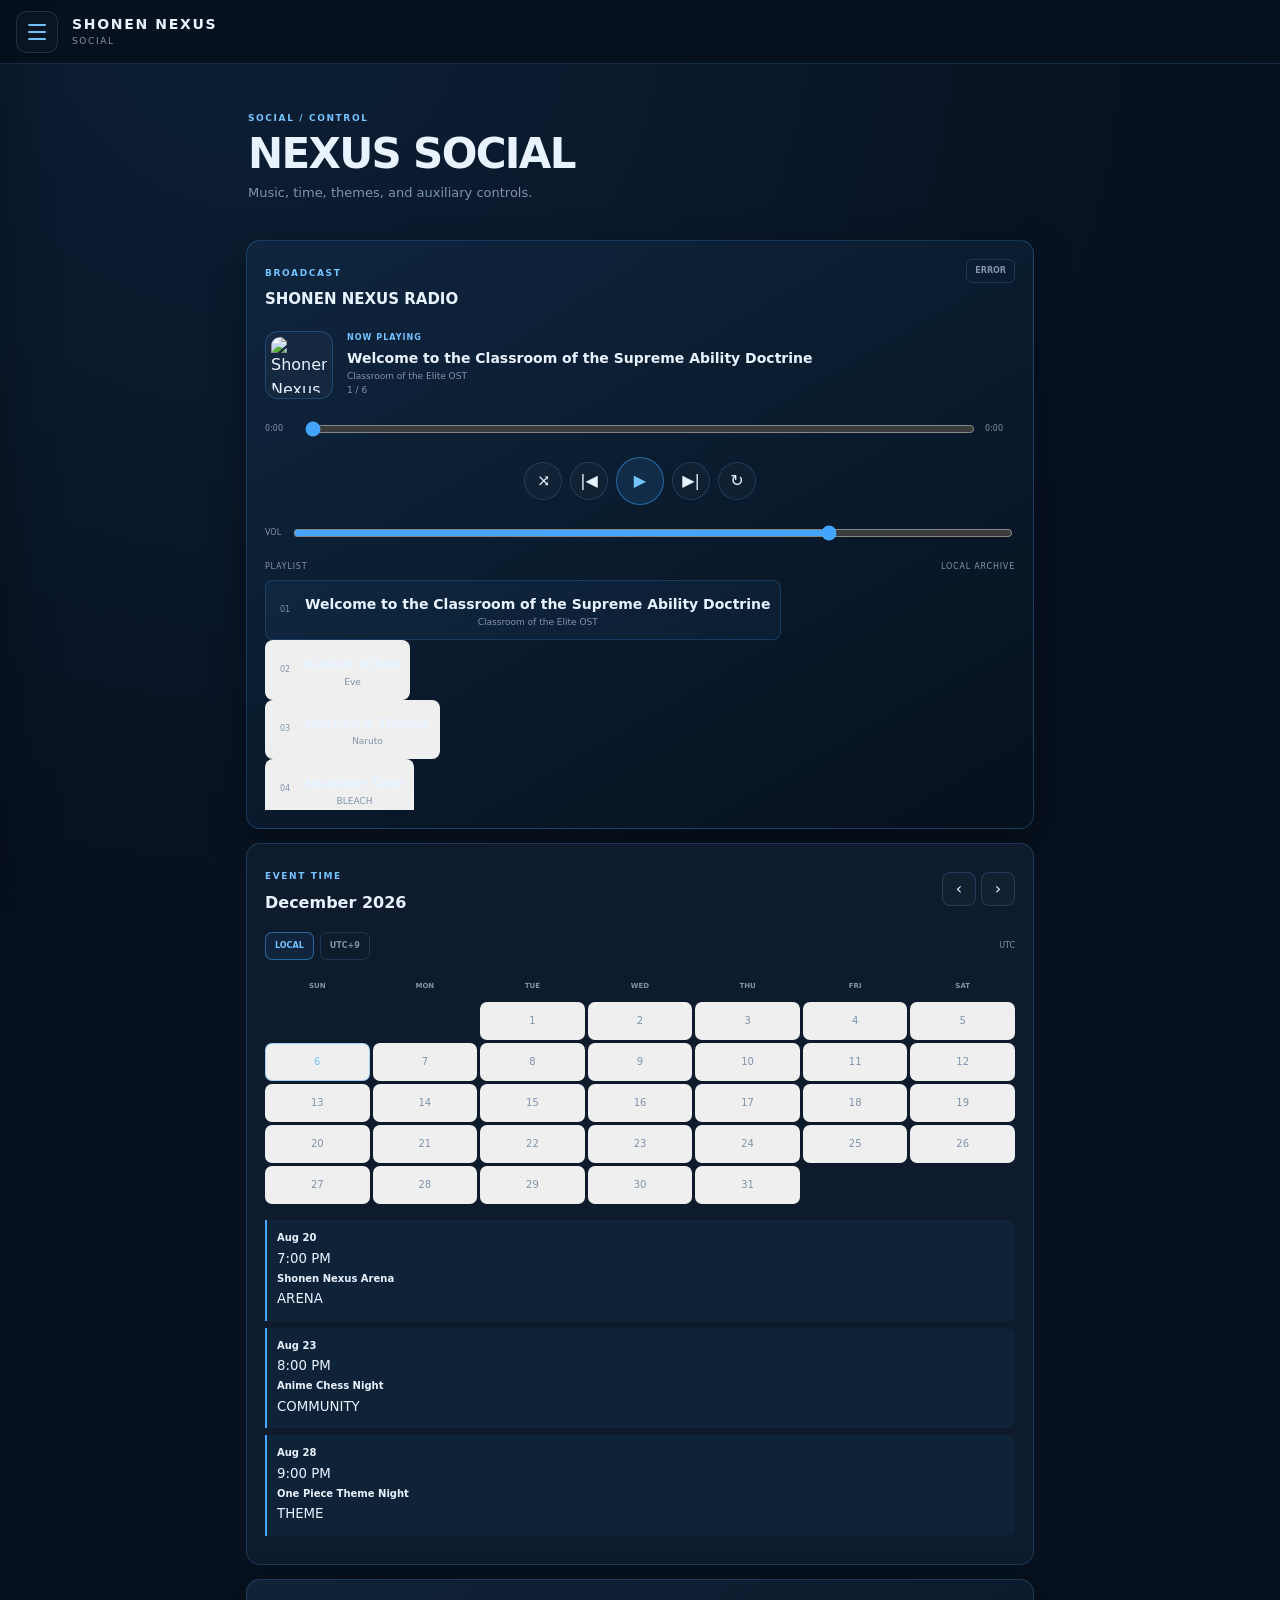
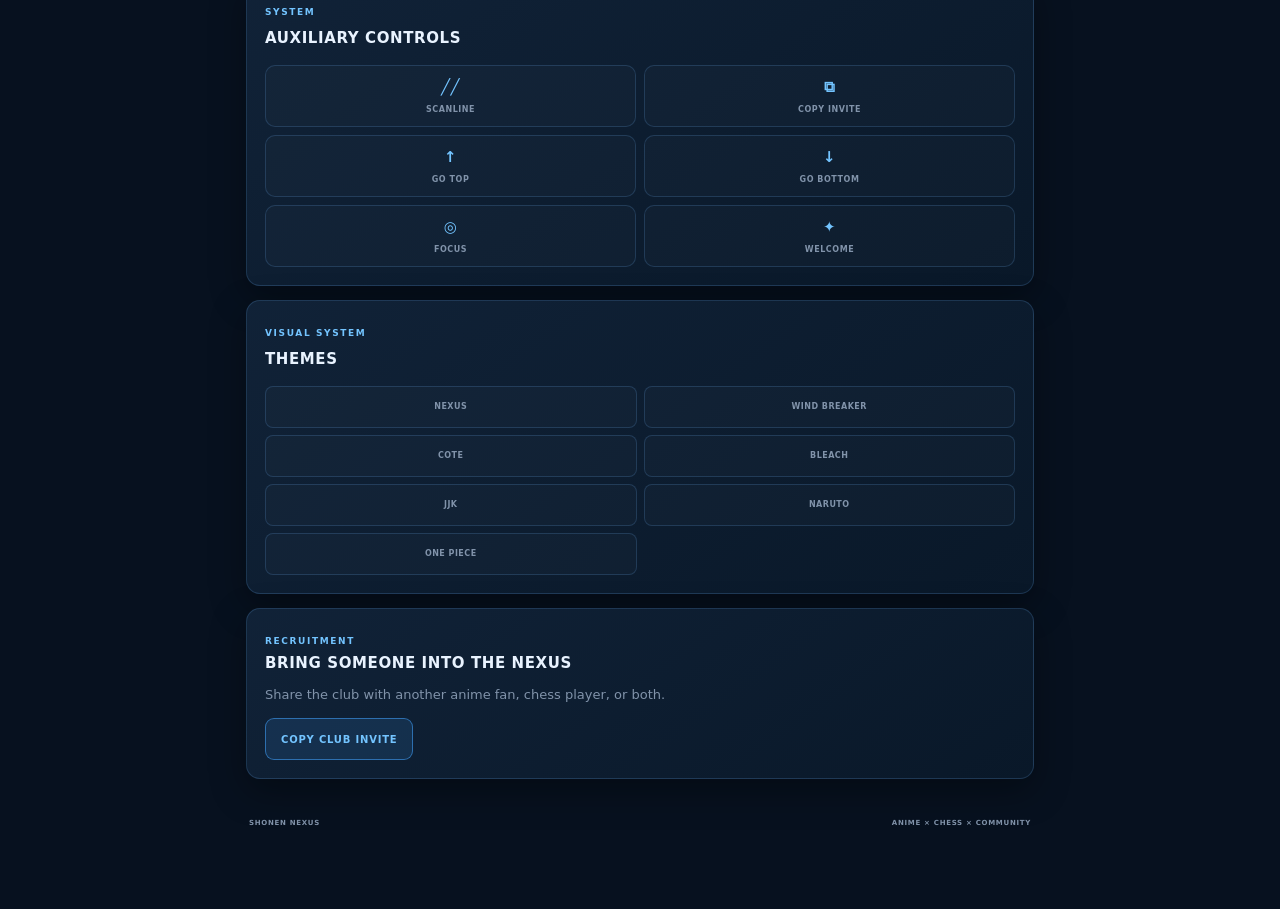
==== social.html @ be0793ee "first commit" ====
<!DOCTYPE html>
<html lang="en">

<head>

    <meta charset="UTF-8">

    <meta
        name="viewport"
        content="width=device-width, initial-scale=1.0"
    >

    <title>
        Shonen Nexus — Social
    </title>

    <link
        rel="stylesheet"
        href="style.css"
    >

</head>


<body>

    <!-- =====================================
         TOP BAR
         ===================================== -->

    <header class="topbar">

        <button
            id="menuToggle"
            class="menu-toggle"
            aria-label="Open navigation"
            aria-expanded="false"
        >

            <span></span>
            <span></span>
            <span></span>

        </button>


        <div class="topbar-title">

            <span>
                SHONEN NEXUS
            </span>

            <small>
                SOCIAL
            </small>

        </div>

    </header>


    <div
        id="navOverlay"
        class="nav-overlay"
    ></div>


    <!-- =====================================
         SIDEBAR
         ===================================== -->

    <aside
        id="sideNav"
        class="side-nav"
    >

        <div class="nav-brand">

            <img
                src="https://images.chesscomfiles.com/uploads/v1/group/994818.7076cfad.160x160o.be2581528dae@2x.png"
                alt="Shonen Nexus"
            >

            <strong>
                SHONEN NEXUS
            </strong>

        </div>


        <nav>

            <a href="index.html" class="nav-link">
                HOME
            </a>

            <a href="notes.html" class="nav-link">
                NOTES
            </a>

            <a href="announcements.html" class="nav-link">
                ANNOUNCEMENTS
            </a>

            <a href="forums.html" class="nav-link">
                FORUMS
            </a>

            <a href="events.html" class="nav-link">
                EVENTS
            </a>

            <a href="registry.html" class="nav-link">
                REGISTRY
            </a>

            <a href="command.html" class="nav-link">
                COMMAND
            </a>

            <a href="social.html" class="nav-link">
                SOCIAL
            </a>

        </nav>

    </aside>


    <!-- =====================================
         SCANLINE
         ===================================== -->

    <div
        id="scanlineOverlay"
        class="scanline-overlay"
        aria-hidden="true"
    ></div>


    <!-- =====================================
         MAIN
         ===================================== -->

    <main class="page-shell">

        <section class="page-header">

            <span class="page-kicker">
                SOCIAL / CONTROL
            </span>

            <h1>
                NEXUS SOCIAL
            </h1>

            <p>
                Music, time, themes, and auxiliary
                controls.
            </p>

        </section>


        <!-- =================================
             RADIO
             ================================= -->

        <section
            class="radio-panel"
            data-radio-player
        >

            <div class="radio-header">

                <div>

                    <span class="page-kicker">
                        BROADCAST
                    </span>

                    <h2>
                        SHONEN NEXUS RADIO
                    </h2>

                </div>


                <span
                    data-radio="status"
                    class="radio-status"
                >
                    READY
                </span>

            </div>


            <!-- NOW PLAYING -->

            <div class="radio-now-playing">

                <div class="radio-logo">

                    <img
                        src="https://images.chesscomfiles.com/uploads/v1/group/994818.7076cfad.160x160o.be2581528dae@2x.png"
                        alt="Shonen Nexus Radio"
                    >

                </div>


                <div class="radio-track-info">

                    <span>
                        NOW PLAYING
                    </span>

                    <strong
                        data-radio="title"
                    >
                        Loading...
                    </strong>

                    <small
                        data-radio="artist"
                    >
                        Shonen Nexus Radio
                    </small>

                    <small
                        data-radio="track-number"
                    >
                        0 / 0
                    </small>

                </div>

            </div>


            <!-- PROGRESS -->

            <div class="radio-progress">

                <span
                    data-radio="current-time"
                >
                    0:00
                </span>


                <input
                    type="range"
                    min="0"
                    max="100"
                    value="0"
                    data-radio="progress"
                    aria-label="Track progress"
                >


                <span
                    data-radio="duration"
                >
                    0:00
                </span>

            </div>


            <!-- CONTROLS -->

            <div class="radio-controls">

                <button
                    type="button"
                    data-radio="shuffle"
                    aria-label="Shuffle"
                >
                    ⤨
                </button>


                <button
                    type="button"
                    data-radio="previous"
                    aria-label="Previous"
                >
                    |◀
                </button>


                <button
                    type="button"
                    data-radio="play"
                    class="radio-play"
                    aria-label="Play"
                >
                    ▶
                </button>


                <button
                    type="button"
                    data-radio="next"
                    aria-label="Next"
                >
                    ▶|
                </button>


                <button
                    type="button"
                    data-radio="repeat"
                    aria-label="Repeat"
                >
                    ↻
                </button>

            </div>


            <!-- VOLUME -->

            <div class="radio-volume">

                <span>
                    VOL
                </span>

                <input
                    type="range"
                    min="0"
                    max="100"
                    value="75"
                    data-radio="volume"
                    aria-label="Volume"
                >

            </div>


            <!-- PLAYLIST -->

            <div class="radio-playlist-heading">

                <span>
                    PLAYLIST
                </span>

                <span>
                    LOCAL ARCHIVE
                </span>

            </div>


            <div
                class="radio-playlist"
                data-radio="playlist"
            ></div>

        </section>


        <!-- =================================
             CALENDAR
             ================================= -->

        <section
            class="calendar-panel"
            data-calendar-page
        >

            <div class="calendar-header">

                <div>

                    <span class="page-kicker">
                        EVENT TIME
                    </span>

                    <h2
                        data-calendar="month"
                    >
                        August 2026
                    </h2>

                </div>


                <div class="calendar-navigation">

                    <button
                        type="button"
                        data-calendar="previous"
                        aria-label="Previous month"
                    >
                        ‹
                    </button>


                    <button
                        type="button"
                        data-calendar="next"
                        aria-label="Next month"
                    >
                        ›
                    </button>

                </div>

            </div>


            <!-- TIMEZONE -->

            <div class="timezone-controls">

                <button
                    type="button"
                    data-calendar-timezone="local"
                >
                    LOCAL
                </button>


                <button
                    type="button"
                    data-calendar-timezone="tokyo"
                >
                    UTC+9
                </button>


                <span
                    data-calendar="timezone"
                >
                    DETECTING...
                </span>

            </div>


            <!-- WEEK -->

            <div class="calendar-weekdays">

                <span>
                    SUN
                </span>

                <span>
                    MON
                </span>

                <span>
                    TUE
                </span>

                <span>
                    WED
                </span>

                <span>
                    THU
                </span>

                <span>
                    FRI
                </span>

                <span>
                    SAT
                </span>

            </div>


            <!-- CALENDAR -->

            <div
                class="calendar-grid"
                data-calendar="grid"
            ></div>


            <!-- EVENTS -->

            <div
                class="calendar-events"
                data-calendar="events"
            ></div>


            <div
                class="selected-calendar-event"
                data-calendar="selected-event"
            ></div>

        </section>


        <!-- =================================
             AUXILIARY CONTROLS
             ================================= -->

        <section class="content-card">

            <div class="section-heading">

                <div>

                    <span class="page-kicker">
                        SYSTEM
                    </span>

                    <h2>
                        AUXILIARY CONTROLS
                    </h2>

                </div>

            </div>


            <div class="control-grid">


                <button
                    type="button"
                    data-action="scanline"
                >
                    <span>
                        ╱╱
                    </span>

                    SCANLINE
                </button>


                <button
                    type="button"
                    data-action="copy-invite"
                >
                    <span>
                        ⧉
                    </span>

                    COPY INVITE
                </button>


                <button
                    type="button"
                    onclick="scrollToTop()"
                >
                    <span>
                        ↑
                    </span>

                    GO TOP
                </button>


                <button
                    type="button"
                    onclick="scrollToBottom()"
                >
                    <span>
                        ↓
                    </span>

                    GO BOTTOM
                </button>


                <button
                    type="button"
                    data-action="focus"
                >
                    <span>
                        ◎
                    </span>

                    FOCUS
                </button>


                <button
                    type="button"
                    data-action="welcome"
                >
                    <span>
                        ✦
                    </span>

                    WELCOME
                </button>


            </div>

        </section>


        <!-- =================================
             THEMES
             ================================= -->

        <section class="content-card">

            <div class="section-heading">

                <div>

                    <span class="page-kicker">
                        VISUAL SYSTEM
                    </span>

                    <h2>
                        THEMES
                    </h2>

                </div>

            </div>


            <div class="theme-grid">


                <button
                    type="button"
                    data-theme="default"
                >
                    NEXUS
                </button>


                <button
                    type="button"
                    data-theme="windbreaker"
                >
                    WIND BREAKER
                </button>


                <button
                    type="button"
                    data-theme="cote"
                >
                    COTE
                </button>


                <button
                    type="button"
                    data-theme="bleach"
                >
                    BLEACH
                </button>


                <button
                    type="button"
                    data-theme="jjk"
                >
                    JJK
                </button>


                <button
                    type="button"
                    data-theme="naruto"
                >
                    NARUTO
                </button>


                <button
                    type="button"
                    data-theme="onepiece"
                >
                    ONE PIECE
                </button>


            </div>

        </section>


        <!-- =================================
             INVITE
             ================================= -->

        <section class="content-card invite-card">

            <span class="page-kicker">
                RECRUITMENT
            </span>

            <h2>
                BRING SOMEONE INTO THE NEXUS
            </h2>

            <p>
                Share the club with another anime
                fan, chess player, or both.
            </p>


            <button
                type="button"
                data-action="copy-invite"
                class="primary-button"
            >
                COPY CLUB INVITE
            </button>

        </section>


        <!-- =================================
             FOOTER
             ================================= -->

        <footer class="page-footer">

            <span>
                SHONEN NEXUS
            </span>

            <span>
                ANIME × CHESS × COMMUNITY
            </span>

        </footer>

    </main>


    <!-- =====================================
         SCRIPTS
         ===================================== -->

    <script src="script.js"></script>
    <script src="radio.js"></script>
    <script src="calendar.js"></script>

</body>

</html>
---- style.css ----
:root {

    --bg: #07111f;
    --bg-secondary: #0b1728;
    --panel: #0d1b2d;
    --panel-light: #12243a;

    --text: #e9f3ff;
    --muted: #8193aa;

    --accent: #43a5ff;
    --accent-bright: #73c4ff;

    --border: rgba(112, 180, 255, 0.18);

    --danger: #ff5364;
    --success: #52e39a;
    --warning: #ffc857;

    --shadow:
        0 12px 35px rgba(0, 0, 0, 0.35);

    --radius: 14px;

    --sidebar-width: 280px;

    --transition:
        180ms ease;

}


/* reset */

* {
    box-sizing: border-box;
}


html {
    scroll-behavior: smooth;
}


body {

    margin: 0;

    min-height: 100vh;

    background:
        radial-gradient(
            circle at 20% 0%,
            rgba(50, 130, 210, 0.12),
            transparent 35%
        ),
        var(--bg);

    color: var(--text);

    font-family:
        Inter,
        system-ui,
        -apple-system,
        BlinkMacSystemFont,
        "Segoe UI",
        sans-serif;

    line-height: 1.55;

}


/* =========================================================
   GLOBAL ELEMENTS
   ========================================================= */

button,
a,
input {
    font: inherit;
}


button {
    color: inherit;
}


a {
    color: inherit;
    text-decoration: none;
}


img {
    max-width: 100%;
    display: block;
}


h1,
h2,
h3,
p {
    margin-top: 0;
}


/* =========================================================
   TOP BAR
   ========================================================= */

.topbar {

    position: sticky;

    top: 0;

    z-index: 900;

    height: 64px;

    display: flex;

    align-items: center;

    gap: 14px;

    padding:
        0 16px;

    background:
        rgba(7, 17, 31, 0.92);

    backdrop-filter:
        blur(14px);

    border-bottom:
        1px solid var(--border);

}


.topbar-title {

    display: flex;

    flex-direction: column;

    line-height: 1.05;

}


.topbar-title span {

    font-size: 14px;

    font-weight: 800;

    letter-spacing: 0.12em;

}


.topbar-title small {

    margin-top: 5px;

    color: var(--muted);

    font-size: 9px;

    letter-spacing: 0.18em;

}


/* =========================================================
   HAMBURGER
   ========================================================= */

.menu-toggle {

    width: 42px;

    height: 42px;

    display: flex;

    flex-direction: column;

    justify-content: center;

    align-items: center;

    gap: 5px;

    border:
        1px solid var(--border);

    border-radius: 10px;

    background:
        rgba(255, 255, 255, 0.025);

    cursor: pointer;

    transition:
        var(--transition);

}


.menu-toggle:hover {

    background:
        rgba(67, 165, 255, 0.1);

    border-color:
        rgba(67, 165, 255, 0.4);

}


.menu-toggle span {

    width: 18px;

    height: 2px;

    border-radius: 10px;

    background:
        var(--accent-bright);

    transition:
        var(--transition);

}


.menu-toggle.active span:nth-child(1) {
    transform: translateY(7px) rotate(45deg);
}


.menu-toggle.active span:nth-child(2) {
    opacity: 0;
}


.menu-toggle.active span:nth-child(3) {
    transform: translateY(-7px) rotate(-45deg);
}


/* =========================================================
   SIDEBAR
   ========================================================= */

.side-nav {

    position: fixed;

    top: 0;

    left: 0;

    z-index: 1000;

    width: var(--sidebar-width);

    height: 100vh;

    padding: 18px;

    background:
        linear-gradient(
            180deg,
            #09192b,
            #06101c
        );

    border-right:
        1px solid var(--border);

    box-shadow:
        18px 0 50px rgba(0, 0, 0, 0.25);

    transform:
        translateX(-105%);

    transition:
        transform 240ms ease;

    overflow-y: auto;

}


.side-nav.open {
    transform: translateX(0);
}


.nav-brand {

    display: flex;

    align-items: center;

    gap: 12px;

    padding:
        8px 4px 22px;

    border-bottom:
        1px solid var(--border);

}


.nav-brand img {

    width: 42px;

    height: 42px;

    border-radius: 11px;

    box-shadow:
        0 0 20px rgba(67, 165, 255, 0.2);

}


.nav-brand strong {

    font-size: 12px;

    letter-spacing: 0.1em;

}


.side-nav nav {

    display: flex;

    flex-direction: column;

    gap: 5px;

    margin-top: 18px;

}


.nav-link {

    padding:
        12px 13px;

    border:
        1px solid transparent;

    border-radius: 10px;

    color: var(--muted);

    font-size: 11px;

    font-weight: 700;

    letter-spacing: 0.1em;

    transition:
        var(--transition);

}


.nav-link:hover,
.nav-link.active {

    color: var(--text);

    background:
        rgba(67, 165, 255, 0.08);

    border-color:
        rgba(67, 165, 255, 0.18);

}


/* =========================================================
   OVERLAY
   ========================================================= */

.nav-overlay {

    position: fixed;

    inset: 0;

    z-index: 950;

    background:
        rgba(0, 0, 0, 0.58);

    opacity: 0;

    visibility: hidden;

    transition:
        var(--transition);

}


.nav-overlay.active {

    opacity: 1;

    visibility: visible;

}


/* =========================================================
   MAIN SHELL
   ========================================================= */

.page-shell {

    width: 100%;

    max-width: 760px;

    margin: 0 auto;

    padding:
        24px 16px 80px;

}


.page-header {

    padding:
        16px 2px 24px;

}


.page-header h1 {

    margin:
        4px 0 8px;

    font-size:
        clamp(26px, 7vw, 42px);

    line-height: 1;

    letter-spacing:
        -0.04em;

}


.page-header p {

    max-width: 580px;

    color:
        var(--muted);

    font-size:
        13px;

}


/* =========================================================
   KICKER
   ========================================================= */

.page-kicker {

    display: inline-block;

    color:
        var(--accent-bright);

    font-size: 9px;

    font-weight: 800;

    letter-spacing: 0.18em;

    text-transform: uppercase;

}


/* =========================================================
   CARDS
   ========================================================= */

.content-card {

    position: relative;

    margin-bottom: 14px;

    padding: 18px;

    background:
        linear-gradient(
            145deg,
            rgba(18, 36, 58, 0.92),
            rgba(10, 25, 42, 0.92)
        );

    border:
        1px solid var(--border);

    border-radius:
        var(--radius);

    box-shadow:
        var(--shadow);

}


.content-card h2 {

    margin-bottom: 10px;

    font-size: 15px;

    letter-spacing: 0.04em;

}


.content-card p {

    color:
        var(--muted);

    font-size: 13px;

}


/* =========================================================
   SECTION HEADINGS
   ========================================================= */

.section-heading {

    display: flex;

    justify-content: space-between;

    align-items: flex-start;

    gap: 15px;

    margin-bottom: 15px;

}


.section-heading h2 {

    margin:
        4px 0 0;

}


.section-heading > span,
.section-heading small {

    color:
        var(--muted);

    font-size:
        10px;

}


/* =========================================================
   TAGS
   ========================================================= */

.tag-list {

    display: flex;

    flex-wrap: wrap;

    gap: 7px;

}


.tag-list span {

    padding:
        6px 9px;

    border:
        1px solid rgba(67, 165, 255, 0.2);

    border-radius: 7px;

    background:
        rgba(67, 165, 255, 0.06);

    color:
        var(--accent-bright);

    font-size: 9px;

    font-weight: 700;

    letter-spacing: 0.08em;

}


/* =========================================================
   LINK GRID
   ========================================================= */

.link-grid {

    display: grid;

    grid-template-columns:
        repeat(2, 1fr);

    gap: 8px;

}


.link-grid a {

    padding:
        12px;

    border:
        1px solid var(--border);

    border-radius: 9px;

    background:
        rgba(255, 255, 255, 0.02);

    color:
        var(--text);

    font-size: 10px;

    font-weight: 700;

    letter-spacing: 0.06em;

    transition:
        var(--transition);

}


.link-grid a:hover {

    border-color:
        rgba(67, 165, 255, 0.45);

    background:
        rgba(67, 165, 255, 0.08);

}


/* =========================================================
   BUTTONS
   ========================================================= */

.primary-button,
.secondary-button {

    display: inline-flex;

    justify-content: center;

    align-items: center;

    min-height: 42px;

    padding:
        10px 15px;

    border-radius: 9px;

    font-size: 10px;

    font-weight: 800;

    letter-spacing: 0.08em;

    cursor: pointer;

    transition:
        var(--transition);

}


.primary-button {

    border:
        1px solid rgba(67, 165, 255, 0.55);

    background:
        rgba(67, 165, 255, 0.13);

    color:
        var(--accent-bright);

}


.primary-button:hover {

    background:
        rgba(67, 165, 255, 0.23);

}


.secondary-button {

    border:
        1px solid var(--border);

    background:
        transparent;

    color:
        var(--muted);

}


/* =========================================================
   EVENTS
   ========================================================= */

.event-feature {

    margin-bottom: 14px;

    padding: 20px;

    border:
        1px solid rgba(67, 165, 255, 0.28);

    border-radius:
        var(--radius);

    background:
        linear-gradient(
            145deg,
            rgba(67, 165, 255, 0.12),
            rgba(10, 25, 42, 0.96)
        );

    box-shadow:
        var(--shadow);

}


.event-feature-top {

    display: flex;

    justify-content: space-between;

    color:
        var(--accent-bright);

    font-size: 9px;

    font-weight: 800;

    letter-spacing: 0.12em;

}


.event-feature h2 {

    margin:
        16px 0;

    font-size: 22px;

}


.event-date {

    display: flex;

    align-items: baseline;

    gap: 8px;

    margin-bottom: 12px;

}


.event-date strong {

    font-size: 40px;

    line-height: 1;

}


.event-date span {

    color:
        var(--muted);

    font-size: 12px;

}


.event-list {

    display: flex;

    flex-direction: column;

}


.event-row {

    display: flex;

    align-items: center;

    gap: 12px;

    padding:
        12px 0;

    border-bottom:
        1px solid var(--border);

}


.event-row:last-child {
    border-bottom: none;
}


.event-date-small {

    width: 42px;

    flex-shrink: 0;

    text-align: center;

}


.event-date-small strong {

    display: block;

    color:
        var(--accent-bright);

    font-size: 9px;

}


.event-date-small span {

    font-size: 18px;

    font-weight: 800;

}


.event-info {

    display: flex;

    flex-direction: column;

    flex: 1;

}


.event-info strong {

    font-size: 11px;

}


.event-info small {

    margin-top: 3px;

    color:
        var(--muted);

    font-size: 8px;

}


.event-arrow {

    color:
        var(--accent);

}


/* =========================================================
   ANNOUNCEMENTS
   ========================================================= */

.announcement-card {

    margin-bottom: 12px;

    padding: 17px;

    border:
        1px solid var(--border);

    border-radius:
        var(--radius);

    background:
        var(--panel);

}


.announcement-card.featured {

    border-color:
        rgba(67, 165, 255, 0.35);

}


.announcement-meta {

    display: flex;

    justify-content: space-between;

    color:
        var(--accent-bright);

    font-size: 8px;

    font-weight: 800;

    letter-spacing: 0.13em;

}


.announcement-card h2 {

    margin:
        12px 0 8px;

    font-size: 16px;

}


/* =========================================================
   COMMAND
   ========================================================= */

.command-rules {

    margin: 0;

    padding-left: 20px;

}


.command-rules li {

    margin-bottom: 14px;

    padding-left: 4px;

}


.command-rules strong {

    display: block;

    font-size: 11px;

}


.command-rules span {

    display: block;

    margin-top: 3px;

    color:
        var(--muted);

    font-size: 12px;

}


.punishment-ladder {

    margin-top: 18px;

}


.punishment-step {

    display: flex;

    align-items: flex-start;

    gap: 13px;

}


.punishment-number {

    display: flex;

    justify-content: center;

    align-items: center;

    width: 32px;

    height: 32px;

    flex-shrink: 0;

    border:
        1px solid var(--border);

    border-radius: 8px;

    color:
        var(--accent-bright);

    font-size: 9px;

    font-weight: 800;

}


.punishment-step strong {

    font-size: 11px;

}


.punishment-step p {

    margin:
        3px 0 0;

    font-size: 11px;

}


.punishment-line {

    width: 1px;

    height: 22px;

    margin:
        3px 0 3px 15px;

    background:
        var(--border);

}


/* =========================================================
   REGISTRY
   ========================================================= */

.member-count-card {

    display: flex;

    justify-content: space-between;

    align-items: center;

    gap: 15px;

    margin-bottom: 14px;

    padding: 20px;

    border:
        1px solid rgba(67, 165, 255, 0.28);

    border-radius:
        var(--radius);

    background:
        linear-gradient(
            135deg,
            rgba(67, 165, 255, 0.11),
            rgba(10, 25, 42, 0.96)
        );

}


.member-count-card > div:first-child {

    display: flex;

    flex-direction: column;

}


.member-count-card span {

    color:
        var(--muted);

    font-size: 9px;

    font-weight: 700;

    letter-spacing: 0.12em;

}


.member-count-card strong {

    margin-top: 3px;

    font-size: 38px;

    line-height: 1;

}


.registry-live {

    display: flex;

    align-items: center;

    gap: 7px;

}


.registry-dot {

    width: 7px;

    height: 7px;

    border-radius: 50%;

    background:
        var(--success);

    box-shadow:
        0 0 10px var(--success);

}


.registry-newest {

    display: flex;

    flex-direction: column;

}


.registry-loading {

    padding:
        20px 0;

    text-align: center;

    color:
        var(--muted);

    font-size: 10px;

}


.registry-member {

    display: flex;

    align-items: center;

    gap: 11px;

    padding:
        10px 0;

    border-bottom:
        1px solid var(--border);

}


.registry-member:last-child {
    border-bottom: none;
}


.registry-avatar {

    width: 34px;

    height: 34px;

    border-radius: 8px;

    object-fit: cover;

}


.registry-member-info {

    display: flex;

    flex-direction: column;

    flex: 1;

}


.registry-member-info strong {

    font-size: 11px;

}


.registry-member-info span {

    color:
        var(--muted);

    font-size: 9px;

}


.member-dice {

    width: 100%;

    min-height: 46px;

    margin:
        8px 0 12px;

    border:
        1px solid rgba(67, 165, 255, 0.3);

    border-radius: 10px;

    background:
        rgba(67, 165, 255, 0.07);

    color:
        var(--accent-bright);

    font-size: 10px;

    font-weight: 800;

    letter-spacing: 0.08em;

    cursor: pointer;

}


.member-dice span {

    margin-right: 6px;

    font-size: 16px;

}


.random-member {

    padding:
        13px;

    border:
        1px dashed var(--border);

    border-radius: 9px;

    text-align: center;

    color:
        var(--muted);

    font-size: 11px;

}


.random-profile {

    display: block;

    margin-top: 10px;

    text-align: center;

    color:
        var(--accent-bright);

    font-size: 9px;

    font-weight: 700;

    letter-spacing: 0.1em;

}


/* =========================================================
   RADIO
   ========================================================= */

.radio-panel {

    margin-bottom: 14px;

    padding: 18px;

    border:
        1px solid rgba(67, 165, 255, 0.25);

    border-radius:
        var(--radius);

    background:
        linear-gradient(
            150deg,
            rgba(15, 38, 63, 0.98),
            rgba(6, 17, 30, 0.98)
        );

    box-shadow:
        var(--shadow);

}


.radio-header {

    display: flex;

    justify-content: space-between;

    gap: 15px;

}


.radio-header h2 {

    margin:
        4px 0 0;

    font-size: 15px;

}


.radio-status {

    align-self: flex-start;

    padding:
        5px 8px;

    border:
        1px solid var(--border);

    border-radius: 6px;

    color:
        var(--muted);

    font-size: 8px;

    font-weight: 800;

}


.radio-now-playing {

    display: flex;

    gap: 14px;

    margin:
        20px 0;

}


.radio-logo {

    width: 68px;

    height: 68px;

    flex-shrink: 0;

    padding: 5px;

    border:
        1px solid rgba(67, 165, 255, 0.25);

    border-radius: 13px;

    background:
        rgba(255,255,255,0.03);

}


.radio-logo img {

    width: 100%;

    height: 100%;

    border-radius: 9px;

}


.radio-track-info {

    display: flex;

    flex-direction: column;

    justify-content: center;

    min-width: 0;

}


.radio-track-info > span {

    color:
        var(--accent-bright);

    font-size: 8px;

    font-weight: 800;

    letter-spacing: 0.13em;

}


.radio-track-info strong {

    margin-top: 4px;

    overflow: hidden;

    text-overflow: ellipsis;

    white-space: nowrap;

    font-size: 14px;

}


.radio-track-info small {

    color:
        var(--muted);

    font-size: 9px;

}


.radio-progress {

    display: flex;

    align-items: center;

    gap: 8px;

}


.radio-progress span {

    min-width: 30px;

    color:
        var(--muted);

    font-size: 8px;

}


.radio-progress input {

    flex: 1;

}


/* range inputs */

input[type="range"] {

    width: 100%;

    accent-color:
        var(--accent);

    cursor: pointer;

}


/* radio controls */

.radio-controls {

    display: flex;

    justify-content: center;

    align-items: center;

    gap: 8px;

    margin:
        18px 0;

}


.radio-controls button {

    width: 38px;

    height: 38px;

    border:
        1px solid var(--border);

    border-radius: 50%;

    background:
        rgba(255,255,255,0.025);

    cursor: pointer;

}


.radio-controls .radio-play {

    width: 48px;

    height: 48px;

    border-color:
        rgba(67, 165, 255, 0.5);

    background:
        rgba(67, 165, 255, 0.12);

    color:
        var(--accent-bright);

}


.radio-volume {

    display: flex;

    align-items: center;

    gap: 10px;

    margin-bottom: 18px;

}


.radio-volume span {

    color:
        var(--muted);

    font-size: 8px;

}


.radio-playlist-heading {

    display: flex;

    justify-content: space-between;

    margin-bottom: 7px;

    color:
        var(--muted);

    font-size: 8px;

    letter-spacing: 0.1em;

}


.radio-playlist {

    max-height: 230px;

    overflow-y: auto;

}


.radio-track {

    display: flex;

    align-items: center;

    gap: 10px;

    padding:
        9px;

    border:
        1px solid transparent;

    border-radius: 8px;

    cursor: pointer;

}


.radio-track:hover,
.radio-track.active {

    border-color:
        rgba(67, 165, 255, 0.2);

    background:
        rgba(67, 165, 255, 0.06);

}


.radio-track-number {

    width: 20px;

    color:
        var(--muted);

    font-size: 8px;

}


.radio-track-info-small {

    display: flex;

    flex-direction: column;

    min-width: 0;

}


.radio-track-info-small strong {

    overflow: hidden;

    text-overflow: ellipsis;

    white-space: nowrap;

    font-size: 10px;

}


.radio-track-info-small span {

    color:
        var(--muted);

    font-size: 8px;

}


/* =========================================================
   CALENDAR
   ========================================================= */

.calendar-panel {

    margin-bottom: 14px;

    padding: 18px;

    border:
        1px solid var(--border);

    border-radius:
        var(--radius);

    background:
        var(--panel);

}


.calendar-header {

    display: flex;

    justify-content: space-between;

    align-items: center;

}


.calendar-header h2 {

    margin:
        4px 0 0;

    font-size: 16px;

}


.calendar-navigation {

    display: flex;

    gap: 5px;

}


.calendar-navigation button {

    width: 34px;

    height: 34px;

    border:
        1px solid var(--border);

    border-radius: 8px;

    background:
        rgba(255,255,255,0.025);

    cursor: pointer;

}


.timezone-controls {

    display: flex;

    align-items: center;

    gap: 6px;

    margin:
        16px 0;

}


.timezone-controls button {

    padding:
        7px 9px;

    border:
        1px solid var(--border);

    border-radius: 7px;

    background:
        transparent;

    color:
        var(--muted);

    font-size: 8px;

    font-weight: 800;

    cursor: pointer;

}


.timezone-controls button.active {

    border-color:
        rgba(67, 165, 255, 0.5);

    color:
        var(--accent-bright);

    background:
        rgba(67, 165, 255, 0.08);

}


.timezone-controls span {

    margin-left: auto;

    color:
        var(--muted);

    font-size: 8px;

}


.calendar-weekdays,
.calendar-grid {

    display: grid;

    grid-template-columns:
        repeat(7, 1fr);

    gap: 3px;

}


.calendar-weekdays {

    margin-bottom: 5px;

}


.calendar-weekdays span {

    padding:
        5px 0;

    text-align: center;

    color:
        var(--muted);

    font-size: 7px;

    font-weight: 800;

}


.calendar-day {

    position: relative;

    min-height: 38px;

    display: flex;

    justify-content: center;

    align-items: center;

    border:
        1px solid transparent;

    border-radius: 7px;

    color:
        var(--muted);

    font-size: 10px;

    cursor: pointer;

}


.calendar-day:hover {

    border-color:
        var(--border);

    background:
        rgba(255,255,255,0.025);

}


.calendar-day.today {

    border-color:
        rgba(67, 165, 255, 0.45);

    color:
        var(--accent-bright);

}


.calendar-day.has-event::after {

    content: "";

    position: absolute;

    bottom: 4px;

    width: 4px;

    height: 4px;

    border-radius: 50%;

    background:
        var(--accent);

}


.calendar-day.selected {

    background:
        rgba(67, 165, 255, 0.12);

}


.calendar-day.empty {

    pointer-events: none;

    opacity: 0;

}


.calendar-events {

    margin-top: 16px;

}


.calendar-event {

    padding:
        10px;

    margin-bottom: 7px;

    border-left:
        2px solid var(--accent);

    border-radius: 0 7px 7px 0;

    background:
        rgba(67, 165, 255, 0.05);

}


.calendar-event strong {

    display: block;

    font-size: 10px;

}


.calendar-event span {

    color:
        var(--muted);

    font-size: 8px;

}


.selected-calendar-event {

    margin-top: 10px;

    color:
        var(--muted);

    font-size: 10px;

}


/* =========================================================
   AUXILIARY CONTROLS
   ========================================================= */

.control-grid {

    display: grid;

    grid-template-columns:
        repeat(2, 1fr);

    gap: 8px;

}


.control-grid button {

    min-height: 62px;

    display: flex;

    flex-direction: column;

    justify-content: center;

    align-items: center;

    gap: 5px;

    border:
        1px solid var(--border);

    border-radius: 10px;

    background:
        rgba(255,255,255,0.02);

    color:
        var(--muted);

    font-size: 8px;

    font-weight: 800;

    letter-spacing: 0.07em;

    cursor: pointer;

    transition:
        var(--transition);

}


.control-grid button span {

    color:
        var(--accent-bright);

    font-size: 15px;

}


.control-grid button:hover {

    border-color:
        rgba(67, 165, 255, 0.35);

    background:
        rgba(67, 165, 255, 0.07);

    color:
        var(--text);

}


/* =========================================================
   THEMES
   ========================================================= */

.theme-grid {

    display: grid;

    grid-template-columns:
        repeat(2, 1fr);

    gap: 7px;

}


.theme-grid button {

    min-height: 42px;

    border:
        1px solid var(--border);

    border-radius: 8px;

    background:
        rgba(255,255,255,0.02);

    color:
        var(--muted);

    font-size: 8px;

    font-weight: 800;

    letter-spacing: 0.06em;

    cursor: pointer;

}


.theme-grid button:hover {

    color:
        var(--text);

    border-color:
        rgba(67, 165, 255, 0.35);

}


/* =========================================================
   SCANLINE
   ========================================================= */

.scanline-overlay {

    position: fixed;

    inset: 0;

    z-index: 2000;

    pointer-events: none;

    opacity: 0;

    background:
        repeating-linear-gradient(
            to bottom,
            transparent 0,
            transparent 3px,
            rgba(100, 190, 255, 0.045) 4px
        );

    transition:
        opacity 200ms ease;

}


.scanline-overlay.active {

    opacity: 1;

}


/* =========================================================
   WELCOME TRANSMISSION
   ========================================================= */

.welcome-message {

    position: fixed;

    left: 50%;

    top: 50%;

    z-index: 2100;

    width: min(90vw, 420px);

    padding: 20px;

    transform:
        translate(-50%, -50%)
        scale(0.94);

    opacity: 0;

    pointer-events: none;

    border:
        1px solid rgba(67, 165, 255, 0.5);

    border-radius:
        var(--radius);

    background:
        rgba(5, 16, 28, 0.95);

    box-shadow:
        0 0 50px rgba(67, 165, 255, 0.18);

    text-align: center;

    transition:
        200ms ease;

}


.welcome-message.active {

    transform:
        translate(-50%, -50%)
        scale(1);

    opacity: 1;

}


/* =========================================================
   FOOTER
   ========================================================= */

.page-footer {

    display: flex;

    justify-content: space-between;

    gap: 15px;

    padding:
        25px 3px 0;

    color:
        var(--muted);

    font-size: 7px;

    font-weight: 700;

    letter-spacing: 0.1em;

}


/* =========================================================
   FOCUS MODE
   ========================================================= */

body.focus-mode .topbar,
body.focus-mode .side-nav {

    opacity: 0.18;

}


body.focus-mode .page-shell {

    max-width: 900px;

}


body.focus-mode .content-card,
body.focus-mode .radio-panel,
body.focus-mode .calendar-panel {

    border-color:
        rgba(67, 165, 255, 0.35);

}


/* =========================================================
   THEME: WIND BREAKER
   ========================================================= */

body.theme-windbreaker {

    --accent: #e64b4b;
    --accent-bright: #ff7070;

}


/* =========================================================
   THEME: CLASSROOM OF THE ELITE
   ========================================================= */

body.theme-cote {

    --accent: #c7a95d;
    --accent-bright: #e8cf83;

}


/* =========================================================
   THEME: BLEACH
   ========================================================= */

body.theme-bleach {

    --accent: #e8edf5;
    --accent-bright: #ffffff;

}


/* =========================================================
   THEME: JJK
   ========================================================= */

body.theme-jjk {

    --accent: #a66cff;
    --accent-bright: #c29bff;

}


/* =========================================================
   THEME: NARUTO
   ========================================================= */

body.theme-naruto {

    --accent: #ff8b38;
    --accent-bright: #ffb16e;

}


/* =========================================================
   THEME: ONE PIECE
   ========================================================= */

body.theme-onepiece {

    --accent: #3da9ff;
    --accent-bright: #6bc1ff;

}


/* =========================================================
   RESPONSIVE
   ========================================================= */

@media (min-width: 900px) {

    .page-shell {

        max-width: 820px;

    }

}


/* =========================================================
   SMALL SCREENS
   ========================================================= */

@media (max-width: 420px) {

    .page-shell {

        padding-left: 12px;
        padding-right: 12px;

    }


    .content-card,
    .radio-panel,
    .calendar-panel,
    .event-feature {

        padding: 15px;

    }


    .link-grid,
    .theme-grid {

        grid-template-columns:
            1fr;

    }


    .member-count-card {

        align-items:
            flex-start;

        flex-direction:
            column;

    }


    .registry-live {

        margin-top: -3px;

    }


    .page-footer {

        flex-direction:
            column;

    }

}
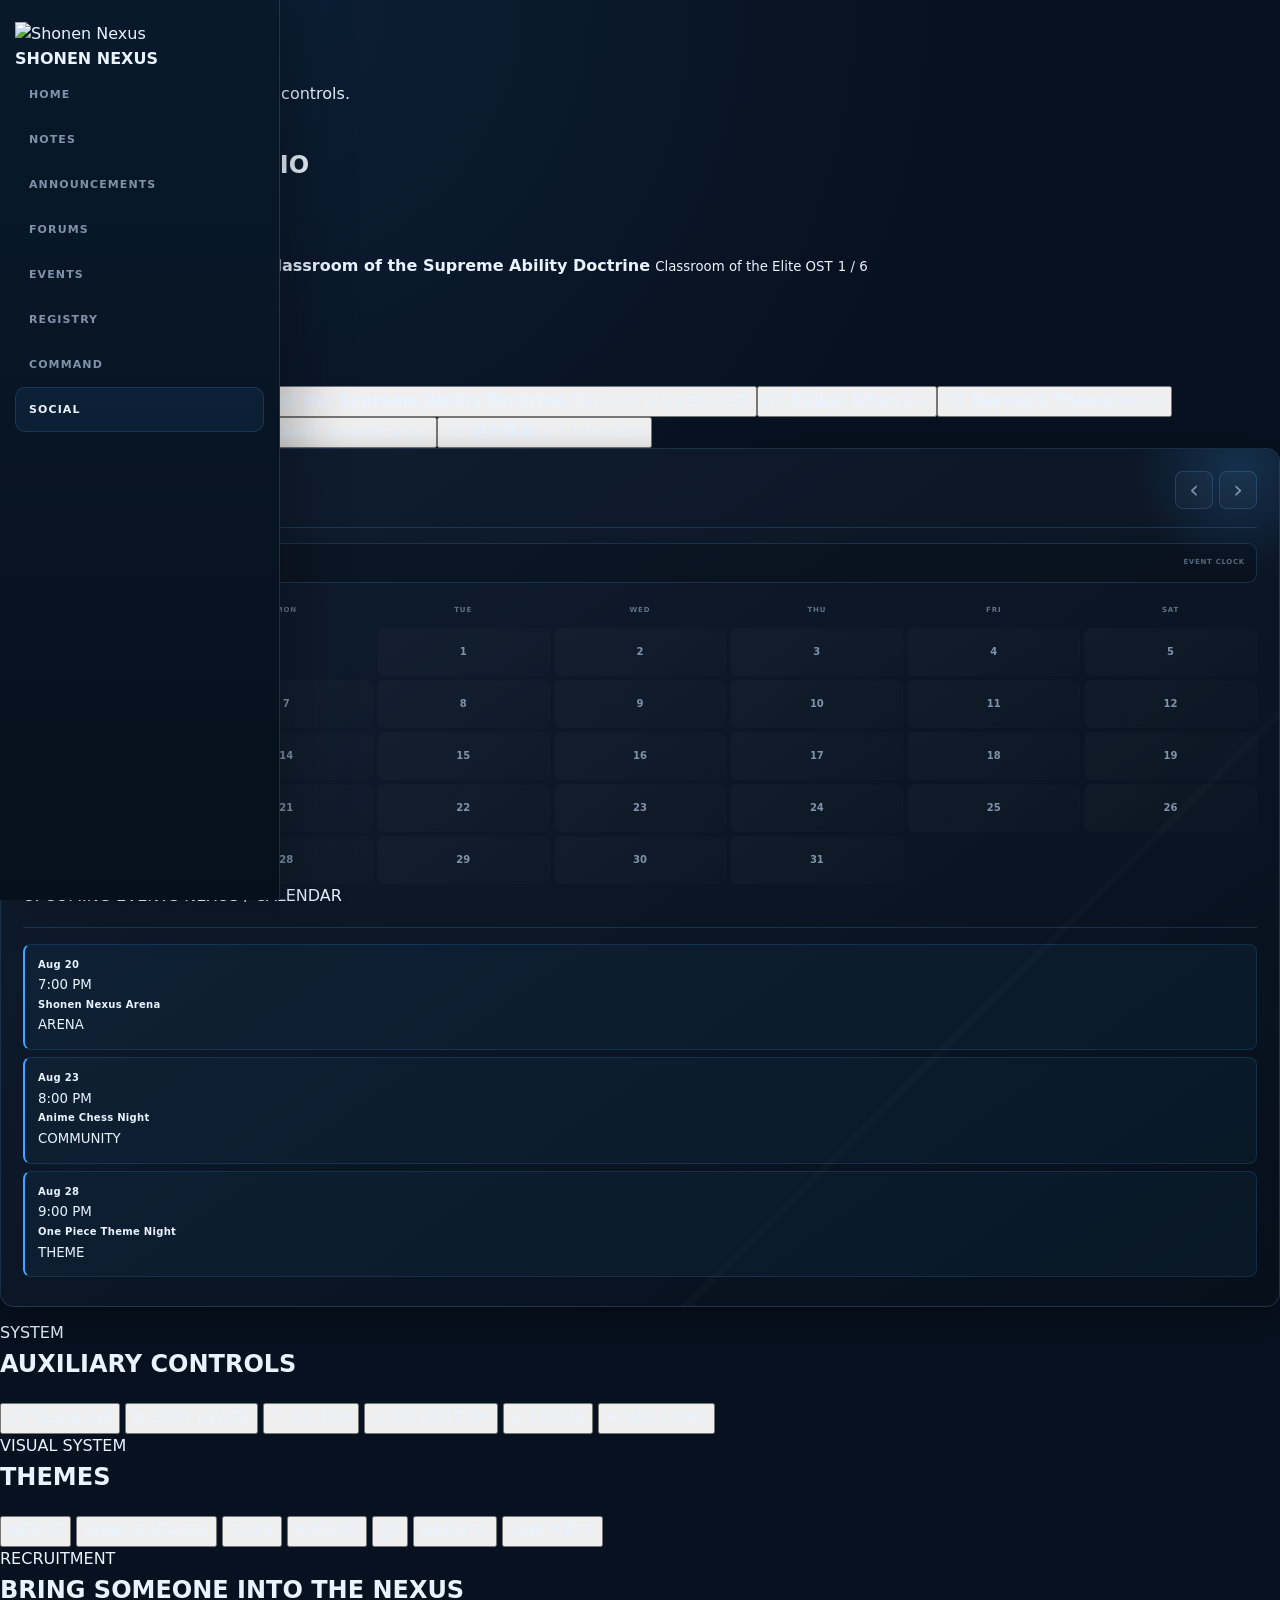
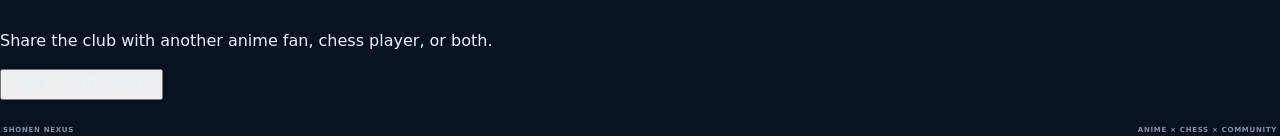
==== commit 0558d725: "Update page" ====
--- a/social.html
+++ b/social.html
@@ -364,142 +364,138 @@
         </section>
 
 
-        <!-- =================================
-             CALENDAR
-             ================================= -->
-
-        <section
-            class="calendar-panel"
-            data-calendar-page
-        >
-
-            <div class="calendar-header">
-
-                <div>
-
-                    <span class="page-kicker">
-                        EVENT TIME
-                    </span>
-
-                    <h2
-                        data-calendar="month"
-                    >
-                        August 2026
-                    </h2>
-
-                </div>
-
-
-                <div class="calendar-navigation">
-
-                    <button
-                        type="button"
-                        data-calendar="previous"
-                        aria-label="Previous month"
-                    >
-                        ‹
-                    </button>
-
-
-                    <button
-                        type="button"
-                        data-calendar="next"
-                        aria-label="Next month"
-                    >
-                        ›
-                    </button>
-
-                </div>
-
-            </div>
-
-
-            <!-- TIMEZONE -->
-
-            <div class="timezone-controls">
-
-                <button
-                    type="button"
-                    data-calendar-timezone="local"
-                >
-                    LOCAL
-                </button>
-
-
-                <button
-                    type="button"
-                    data-calendar-timezone="tokyo"
-                >
-                    UTC+9
-                </button>
-
-
-                <span
-                    data-calendar="timezone"
-                >
-                    DETECTING...
-                </span>
-
-            </div>
-
-
-            <!-- WEEK -->
-
-            <div class="calendar-weekdays">
-
-                <span>
-                    SUN
-                </span>
-
-                <span>
-                    MON
-                </span>
-
-                <span>
-                    TUE
-                </span>
-
-                <span>
-                    WED
-                </span>
-
-                <span>
-                    THU
-                </span>
-
-                <span>
-                    FRI
-                </span>
-
-                <span>
-                    SAT
-                </span>
-
-            </div>
-
-
-            <!-- CALENDAR -->
-
-            <div
-                class="calendar-grid"
-                data-calendar="grid"
-            ></div>
-
-
-            <!-- EVENTS -->
-
-            <div
-                class="calendar-events"
-                data-calendar="events"
-            ></div>
-
-
-            <div
-                class="selected-calendar-event"
-                data-calendar="selected-event"
-            ></div>
-
-        </section>
+<!-- calendar -->
+
+<section
+    class="calendar-panel nexus-calendar"
+    data-calendar-page
+>
+
+    <!-- HEADER -->
+
+    <div class="calendar-header">
+
+        <div class="calendar-title">
+
+            <span
+                class="calendar-subtitle"
+                data-calendar="timezone"
+            >
+                DETECTING TIMEZONE...
+            </span>
+
+        </div>
+
+
+        <div class="calendar-navigation">
+
+            <button
+                type="button"
+                data-calendar="previous"
+                aria-label="Previous month"
+            >
+                ‹
+            </button>
+
+            <button
+                type="button"
+                data-calendar="next"
+                aria-label="Next month"
+            >
+                ›
+            </button>
+
+        </div>
+
+    </div>
+
+
+    <!-- TIMEZONE -->
+
+    <div class="timezone-controls">
+
+        <div class="timezone-buttons">
+
+            <button
+                type="button"
+                data-calendar-timezone="local"
+                class="active"
+            >
+                LOCAL
+            </button>
+
+            <button
+                type="button"
+                data-calendar-timezone="tokyo"
+            >
+                UTC+9
+            </button>
+
+        </div>
+
+        <span class="timezone-label">
+            EVENT CLOCK
+        </span>
+
+    </div>
+
+
+    <!-- WEEKDAYS -->
+
+    <div class="calendar-weekdays">
+
+        <span>SUN</span>
+        <span>MON</span>
+        <span>TUE</span>
+        <span>WED</span>
+        <span>THU</span>
+        <span>FRI</span>
+        <span>SAT</span>
+
+    </div>
+
+
+    <!-- CALENDAR GRID -->
+
+    <div
+        class="calendar-grid"
+        data-calendar="grid"
+    ></div>
+
+
+    <!-- EVENT AREA -->
+
+    <div class="calendar-event-section">
+
+        <div class="calendar-events-heading">
+
+            <span>
+                UPCOMING EVENTS
+            </span>
+
+            <span>
+                NEXUS / CALENDAR
+            </span>
+
+        </div>
+
+
+        <div
+            class="calendar-events"
+            data-calendar="events"
+        ></div>
+
+    </div>
+
+
+    <!-- SELECTED EVENT -->
+
+    <div
+        class="selected-calendar-event"
+        data-calendar="selected-event"
+    ></div>
+
+</section>
 
 
         <!-- =================================
--- a/style.css
+++ b/style.css
@@ -1,5 +1,4 @@
 :root {
-
     --bg: #07111f;
     --bg-secondary: #0b1728;
     --panel: #0d1b2d;
@@ -17,35 +16,29 @@
     --success: #52e39a;
     --warning: #ffc857;
 
-    --shadow:
-        0 12px 35px rgba(0, 0, 0, 0.35);
+    --shadow: 0 12px 35px rgba(0, 0, 0, 0.35);
 
     --radius: 14px;
 
     --sidebar-width: 280px;
 
-    --transition:
-        180ms ease;
-
-}
-
-
-/* reset */
+    --transition: 180ms ease;
+}
+
+/* =========================================================
+   RESET
+   ========================================================= */
 
 * {
     box-sizing: border-box;
 }
 
-
 html {
     scroll-behavior: smooth;
 }
 
-
 body {
-
     margin: 0;
-
     min-height: 100vh;
 
     background:
@@ -67,13 +60,7 @@
         sans-serif;
 
     line-height: 1.55;
-
-}
-
-
-/* =========================================================
-   GLOBAL ELEMENTS
-   ========================================================= */
+}
 
 button,
 a,
@@ -81,23 +68,19 @@
     font: inherit;
 }
 
-
 button {
     color: inherit;
 }
-
 
 a {
     color: inherit;
     text-decoration: none;
 }
 
-
 img {
     max-width: 100%;
     display: block;
 }
-
 
 h1,
 h2,
@@ -108,72 +91,66 @@
 
 
 /* =========================================================
-   TOP BAR
+   MOBILE TOP BAR
    ========================================================= */
 
 .topbar {
+    display: none;
 
     position: sticky;
-
     top: 0;
-
     z-index: 900;
 
     height: 64px;
 
+    align-items: center;
+    gap: 14px;
+
+    padding: 0 16px;
+
+    background: rgba(7, 17, 31, 0.92);
+
+    backdrop-filter: blur(14px);
+
+    border-bottom: 1px solid var(--border);
+}
+
+
+/* Chess.com/mobile brand */
+
+.club-brand {
     display: flex;
-
     align-items: center;
-
-    gap: 14px;
-
-    padding:
-        0 16px;
-
-    background:
-        rgba(7, 17, 31, 0.92);
-
-    backdrop-filter:
-        blur(14px);
-
-    border-bottom:
-        1px solid var(--border);
-
-}
-
-
-.topbar-title {
-
+    gap: 10px;
+}
+
+.club-brand img {
+    width: 38px;
+    height: 38px;
+
+    border-radius: 10px;
+
+    object-fit: cover;
+}
+
+.brand-text {
     display: flex;
-
     flex-direction: column;
-
     line-height: 1.05;
-
-}
-
-
-.topbar-title span {
-
-    font-size: 14px;
-
-    font-weight: 800;
-
+}
+
+.brand-text strong {
+    font-size: 12px;
     letter-spacing: 0.12em;
-
-}
-
-
-.topbar-title small {
-
-    margin-top: 5px;
+}
+
+.brand-text small {
+    margin-top: 4px;
 
     color: var(--muted);
 
-    font-size: 9px;
-
-    letter-spacing: 0.18em;
-
+    font-size: 8px;
+    letter-spacing: 0.16em;
 }
 
 
@@ -182,75 +159,50 @@
    ========================================================= */
 
 .menu-toggle {
-
     width: 42px;
-
     height: 42px;
 
     display: flex;
-
     flex-direction: column;
-
     justify-content: center;
-
     align-items: center;
 
     gap: 5px;
 
-    border:
-        1px solid var(--border);
-
+    border: 1px solid var(--border);
     border-radius: 10px;
 
-    background:
-        rgba(255, 255, 255, 0.025);
+    background: rgba(255, 255, 255, 0.025);
 
     cursor: pointer;
 
-    transition:
-        var(--transition);
-
-}
-
+    transition: var(--transition);
+}
 
 .menu-toggle:hover {
-
-    background:
-        rgba(67, 165, 255, 0.1);
-
-    border-color:
-        rgba(67, 165, 255, 0.4);
-
-}
-
+    background: rgba(67, 165, 255, 0.1);
+    border-color: rgba(67, 165, 255, 0.4);
+}
 
 .menu-toggle span {
-
     width: 18px;
-
     height: 2px;
 
     border-radius: 10px;
 
-    background:
-        var(--accent-bright);
-
-    transition:
-        var(--transition);
-
-}
-
+    background: var(--accent-bright);
+
+    transition: var(--transition);
+}
 
 .menu-toggle.active span:nth-child(1) {
     transform: translateY(7px) rotate(45deg);
 }
 
-
 .menu-toggle.active span:nth-child(2) {
     opacity: 0;
 }
 
-
 .menu-toggle.active span:nth-child(3) {
     transform: translateY(-7px) rotate(-45deg);
 }
@@ -261,20 +213,17 @@
    ========================================================= */
 
 .side-nav {
-
     position: fixed;
 
     top: 0;
-
     left: 0;
 
     z-index: 1000;
 
     width: var(--sidebar-width);
-
     height: 100vh;
 
-    padding: 18px;
+    padding: 22px 15px;
 
     background:
         linear-gradient(
@@ -283,108 +232,118 @@
             #06101c
         );
 
-    border-right:
-        1px solid var(--border);
+    border-right: 1px solid var(--border);
 
     box-shadow:
         18px 0 50px rgba(0, 0, 0, 0.25);
 
-    transform:
-        translateX(-105%);
+    overflow-y: auto;
+    overflow-x: hidden;
+
+    /*
+       Desktop:
+       sidebar is visible.
+    */
+    transform: translateX(0);
+
+    transition: transform 240ms ease;
+}
+
+
+/* =========================================================
+   SIDEBAR HEADER
+   ========================================================= */
+
+.nav-header {
+    display: flex;
+
+    align-items: center;
+    justify-content: space-between;
+
+    padding:
+        0 4px 22px;
+
+    border-bottom: 1px solid var(--border);
+
+    color: var(--text);
+
+    font-size: 13px;
+    font-weight: 800;
+
+    letter-spacing: 0.12em;
+}
+
+.nav-close {
+    display: none;
+
+    width: 38px;
+    height: 38px;
+
+    border: 1px solid var(--border);
+    border-radius: 8px;
+
+    background: rgba(255, 255, 255, 0.03);
+
+    color: var(--muted);
+
+    font-size: 22px;
+
+    cursor: pointer;
+}
+
+
+/* =========================================================
+   SIDEBAR LINKS
+   ========================================================= */
+
+.nav-links {
+    display: flex;
+
+    flex-direction: column;
+
+    gap: 5px;
+
+    margin-top: 18px;
+}
+
+.nav-link {
+    display: flex;
+
+    align-items: center;
+
+    gap: 12px;
+
+    padding: 13px;
+
+    border: 1px solid transparent;
+
+    border-radius: 10px;
+
+    color: var(--muted);
+
+    font-size: 11px;
+    font-weight: 700;
+
+    letter-spacing: 0.1em;
 
     transition:
-        transform 240ms ease;
-
-    overflow-y: auto;
-
-}
-
-
-.side-nav.open {
-    transform: translateX(0);
-}
-
-
-.nav-brand {
-
-    display: flex;
-
-    align-items: center;
-
-    gap: 12px;
-
-    padding:
-        8px 4px 22px;
-
-    border-bottom:
-        1px solid var(--border);
-
-}
-
-
-.nav-brand img {
-
-    width: 42px;
-
-    height: 42px;
-
-    border-radius: 11px;
-
-    box-shadow:
-        0 0 20px rgba(67, 165, 255, 0.2);
-
-}
-
-
-.nav-brand strong {
-
-    font-size: 12px;
-
-    letter-spacing: 0.1em;
-
-}
-
-
-.side-nav nav {
-
-    display: flex;
-
-    flex-direction: column;
-
-    gap: 5px;
-
-    margin-top: 18px;
-
-}
-
-
-.nav-link {
-
-    padding:
-        12px 13px;
-
-    border:
-        1px solid transparent;
-
-    border-radius: 10px;
-
-    color: var(--muted);
-
-    font-size: 11px;
-
-    font-weight: 700;
-
-    letter-spacing: 0.1em;
-
-    transition:
-        var(--transition);
-
-}
-
+        background var(--transition),
+        border-color var(--transition),
+        color var(--transition);
+}
+
+.nav-link span:first-child {
+    width: 18px;
+
+    text-align: center;
+
+    color: var(--accent-bright);
+
+    font-size: 14px;
+}
 
 .nav-link:hover,
 .nav-link.active {
-
     color: var(--text);
 
     background:
@@ -392,7 +351,49 @@
 
     border-color:
         rgba(67, 165, 255, 0.18);
-
+}
+
+.nav-divider {
+    height: 1px;
+
+    margin: 10px 4px;
+
+    background: var(--border);
+}
+
+
+/* =========================================================
+   SIDEBAR FOOTER
+   ========================================================= */
+
+.nav-footer {
+    display: flex;
+
+    flex-direction: column;
+
+    gap: 4px;
+
+    margin-top: 28px;
+
+    padding:
+        18px 4px 4px;
+
+    border-top: 1px solid var(--border);
+
+    color: var(--muted);
+
+    font-size: 9px;
+    font-weight: 700;
+
+    letter-spacing: 0.1em;
+}
+
+.nav-footer small {
+    color: #52667d;
+
+    font-size: 7px;
+
+    letter-spacing: 0.14em;
 }
 
 
@@ -401,123 +402,127 @@
    ========================================================= */
 
 .nav-overlay {
-
     position: fixed;
 
     inset: 0;
 
     z-index: 950;
 
-    background:
-        rgba(0, 0, 0, 0.58);
+    background: rgba(0, 0, 0, 0.58);
 
     opacity: 0;
-
     visibility: hidden;
 
     transition:
-        var(--transition);
-
-}
-
+        opacity var(--transition),
+        visibility var(--transition);
+}
 
 .nav-overlay.active {
-
     opacity: 1;
-
     visibility: visible;
-
-}
-
-
-/* =========================================================
-   MAIN SHELL
-   ========================================================= */
-
-.page-shell {
-
+}
+
+
+/* =========================================================
+   MAIN PAGE
+   ========================================================= */
+
+.page {
     width: 100%;
 
-    max-width: 760px;
-
-    margin: 0 auto;
+    max-width: 820px;
+
+    /*
+       Important:
+       desktop content starts after sidebar.
+    */
+    margin-left: var(--sidebar-width);
+
+    margin-right: auto;
 
     padding:
-        24px 16px 80px;
-
-}
-
-
-.page-header {
+        48px 24px 80px;
+}
+
+
+/* =========================================================
+   HERO
+   ========================================================= */
+
+.hero {
+    display: flex;
+
+    align-items: center;
+
+    gap: 22px;
 
     padding:
-        16px 2px 24px;
-
-}
-
-
-.page-header h1 {
-
+        20px 2px 35px;
+}
+
+.hero-logo img {
+    width: 82px;
+    height: 82px;
+
+    border-radius: 18px;
+
+    object-fit: cover;
+
+    box-shadow:
+        0 0 30px rgba(67, 165, 255, 0.18);
+}
+
+.hero-content {
+    min-width: 0;
+}
+
+.eyebrow {
+    margin-bottom: 8px;
+
+    color: var(--accent-bright);
+
+    font-size: 9px;
+    font-weight: 800;
+
+    letter-spacing: 0.18em;
+}
+
+.hero h1 {
+    margin: 0;
+
+    font-size:
+        clamp(36px, 6vw, 64px);
+
+    line-height: 0.9;
+
+    letter-spacing: -0.05em;
+}
+
+.hero h1 span {
+    color: var(--accent-bright);
+}
+
+.hero-description {
     margin:
-        4px 0 8px;
-
-    font-size:
-        clamp(26px, 7vw, 42px);
-
-    line-height: 1;
-
-    letter-spacing:
-        -0.04em;
-
-}
-
-
-.page-header p {
-
-    max-width: 580px;
-
-    color:
-        var(--muted);
-
-    font-size:
-        13px;
-
-}
-
-
-/* =========================================================
-   KICKER
-   ========================================================= */
-
-.page-kicker {
-
-    display: inline-block;
-
-    color:
-        var(--accent-bright);
-
-    font-size: 9px;
-
-    font-weight: 800;
-
-    letter-spacing: 0.18em;
-
-    text-transform: uppercase;
-
-}
-
-
-/* =========================================================
-   CARDS
-   ========================================================= */
-
-.content-card {
-
+        16px 0 0;
+
+    color: var(--muted);
+
+    font-size: 14px;
+}
+
+
+/* =========================================================
+   PANELS
+   ========================================================= */
+
+.panel {
     position: relative;
 
     margin-bottom: 14px;
 
-    padding: 18px;
+    padding: 22px;
 
     background:
         linear-gradient(
@@ -534,130 +539,65 @@
 
     box-shadow:
         var(--shadow);
-
-}
-
-
-.content-card h2 {
-
+}
+
+.panel h2 {
     margin-bottom: 10px;
 
-    font-size: 15px;
+    font-size: 17px;
 
     letter-spacing: 0.04em;
-
-}
-
-
-.content-card p {
-
-    color:
-        var(--muted);
+}
+
+.panel p {
+    color: var(--muted);
 
     font-size: 13px;
-
-}
-
-
-/* =========================================================
-   SECTION HEADINGS
-   ========================================================= */
-
-.section-heading {
-
+}
+
+.panel-label {
     display: flex;
 
-    justify-content: space-between;
-
-    align-items: flex-start;
-
-    gap: 15px;
-
-    margin-bottom: 15px;
-
-}
-
-
-.section-heading h2 {
-
-    margin:
-        4px 0 0;
-
-}
-
-
-.section-heading > span,
-.section-heading small {
-
-    color:
-        var(--muted);
-
-    font-size:
-        10px;
-
-}
-
-
-/* =========================================================
-   TAGS
-   ========================================================= */
-
-.tag-list {
-
-    display: flex;
-
-    flex-wrap: wrap;
-
-    gap: 7px;
-
-}
-
-
-.tag-list span {
-
-    padding:
-        6px 9px;
-
-    border:
-        1px solid rgba(67, 165, 255, 0.2);
-
-    border-radius: 7px;
-
-    background:
-        rgba(67, 165, 255, 0.06);
-
-    color:
-        var(--accent-bright);
+    align-items: center;
+
+    gap: 8px;
+
+    margin-bottom: 12px;
+
+    color: var(--accent-bright);
 
     font-size: 9px;
-
-    font-weight: 700;
-
-    letter-spacing: 0.08em;
-
-}
-
-
-/* =========================================================
-   LINK GRID
-   ========================================================= */
-
-.link-grid {
-
+    font-weight: 800;
+
+    letter-spacing: 0.18em;
+}
+
+.panel-label span {
+    color: var(--accent);
+}
+
+
+/* =========================================================
+   QUICK LINKS
+   ========================================================= */
+
+.quick-links {
     display: grid;
 
     grid-template-columns:
         repeat(2, 1fr);
 
     gap: 8px;
-
-}
-
-
-.link-grid a {
-
-    padding:
-        12px;
+}
+
+.quick-link {
+    display: flex;
+
+    align-items: center;
+
+    gap: 11px;
+
+    padding: 13px;
 
     border:
         1px solid var(--border);
@@ -667,665 +607,69 @@
     background:
         rgba(255, 255, 255, 0.02);
 
-    color:
-        var(--text);
-
-    font-size: 10px;
-
-    font-weight: 700;
-
-    letter-spacing: 0.06em;
-
-    transition:
-        var(--transition);
-
-}
-
-
-.link-grid a:hover {
-
+    transition: var(--transition);
+}
+
+.quick-link:hover {
     border-color:
         rgba(67, 165, 255, 0.45);
 
     background:
         rgba(67, 165, 255, 0.08);
-
-}
-
-
-/* =========================================================
-   BUTTONS
-   ========================================================= */
-
-.primary-button,
-.secondary-button {
-
-    display: inline-flex;
-
-    justify-content: center;
-
+}
+
+.quick-icon {
+    color: var(--accent-bright);
+
+    font-size: 15px;
+}
+
+.quick-link > span:nth-child(2) {
+    display: flex;
+
+    flex-direction: column;
+
+    min-width: 0;
+
+    flex: 1;
+}
+
+.quick-link strong {
+    font-size: 10px;
+
+    letter-spacing: 0.06em;
+}
+
+.quick-link small {
+    margin-top: 3px;
+
+    color: var(--muted);
+
+    font-size: 8px;
+}
+
+.quick-link b {
+    color: var(--accent-bright);
+
+    font-size: 13px;
+}
+
+
+/* =========================================================
+   CLUB LINK
+   ========================================================= */
+
+.club-link-panel {
+    margin-top: 14px;
+}
+
+.club-link-panel a {
+    display: flex;
+
+    justify-content: space-between;
     align-items: center;
 
-    min-height: 42px;
-
-    padding:
-        10px 15px;
-
-    border-radius: 9px;
-
-    font-size: 10px;
-
-    font-weight: 800;
-
-    letter-spacing: 0.08em;
-
-    cursor: pointer;
-
-    transition:
-        var(--transition);
-
-}
-
-
-.primary-button {
-
-    border:
-        1px solid rgba(67, 165, 255, 0.55);
-
-    background:
-        rgba(67, 165, 255, 0.13);
-
-    color:
-        var(--accent-bright);
-
-}
-
-
-.primary-button:hover {
-
-    background:
-        rgba(67, 165, 255, 0.23);
-
-}
-
-
-.secondary-button {
-
-    border:
-        1px solid var(--border);
-
-    background:
-        transparent;
-
-    color:
-        var(--muted);
-
-}
-
-
-/* =========================================================
-   EVENTS
-   ========================================================= */
-
-.event-feature {
-
-    margin-bottom: 14px;
-
-    padding: 20px;
-
-    border:
-        1px solid rgba(67, 165, 255, 0.28);
-
-    border-radius:
-        var(--radius);
-
-    background:
-        linear-gradient(
-            145deg,
-            rgba(67, 165, 255, 0.12),
-            rgba(10, 25, 42, 0.96)
-        );
-
-    box-shadow:
-        var(--shadow);
-
-}
-
-
-.event-feature-top {
-
-    display: flex;
-
-    justify-content: space-between;
-
-    color:
-        var(--accent-bright);
-
-    font-size: 9px;
-
-    font-weight: 800;
-
-    letter-spacing: 0.12em;
-
-}
-
-
-.event-feature h2 {
-
-    margin:
-        16px 0;
-
-    font-size: 22px;
-
-}
-
-
-.event-date {
-
-    display: flex;
-
-    align-items: baseline;
-
-    gap: 8px;
-
-    margin-bottom: 12px;
-
-}
-
-
-.event-date strong {
-
-    font-size: 40px;
-
-    line-height: 1;
-
-}
-
-
-.event-date span {
-
-    color:
-        var(--muted);
-
-    font-size: 12px;
-
-}
-
-
-.event-list {
-
-    display: flex;
-
-    flex-direction: column;
-
-}
-
-
-.event-row {
-
-    display: flex;
-
-    align-items: center;
-
-    gap: 12px;
-
-    padding:
-        12px 0;
-
-    border-bottom:
-        1px solid var(--border);
-
-}
-
-
-.event-row:last-child {
-    border-bottom: none;
-}
-
-
-.event-date-small {
-
-    width: 42px;
-
-    flex-shrink: 0;
-
-    text-align: center;
-
-}
-
-
-.event-date-small strong {
-
-    display: block;
-
-    color:
-        var(--accent-bright);
-
-    font-size: 9px;
-
-}
-
-
-.event-date-small span {
-
-    font-size: 18px;
-
-    font-weight: 800;
-
-}
-
-
-.event-info {
-
-    display: flex;
-
-    flex-direction: column;
-
-    flex: 1;
-
-}
-
-
-.event-info strong {
-
-    font-size: 11px;
-
-}
-
-
-.event-info small {
-
-    margin-top: 3px;
-
-    color:
-        var(--muted);
-
-    font-size: 8px;
-
-}
-
-
-.event-arrow {
-
-    color:
-        var(--accent);
-
-}
-
-
-/* =========================================================
-   ANNOUNCEMENTS
-   ========================================================= */
-
-.announcement-card {
-
-    margin-bottom: 12px;
-
-    padding: 17px;
-
-    border:
-        1px solid var(--border);
-
-    border-radius:
-        var(--radius);
-
-    background:
-        var(--panel);
-
-}
-
-
-.announcement-card.featured {
-
-    border-color:
-        rgba(67, 165, 255, 0.35);
-
-}
-
-
-.announcement-meta {
-
-    display: flex;
-
-    justify-content: space-between;
-
-    color:
-        var(--accent-bright);
-
-    font-size: 8px;
-
-    font-weight: 800;
-
-    letter-spacing: 0.13em;
-
-}
-
-
-.announcement-card h2 {
-
-    margin:
-        12px 0 8px;
-
-    font-size: 16px;
-
-}
-
-
-/* =========================================================
-   COMMAND
-   ========================================================= */
-
-.command-rules {
-
-    margin: 0;
-
-    padding-left: 20px;
-
-}
-
-
-.command-rules li {
-
-    margin-bottom: 14px;
-
-    padding-left: 4px;
-
-}
-
-
-.command-rules strong {
-
-    display: block;
-
-    font-size: 11px;
-
-}
-
-
-.command-rules span {
-
-    display: block;
-
-    margin-top: 3px;
-
-    color:
-        var(--muted);
-
-    font-size: 12px;
-
-}
-
-
-.punishment-ladder {
-
-    margin-top: 18px;
-
-}
-
-
-.punishment-step {
-
-    display: flex;
-
-    align-items: flex-start;
-
-    gap: 13px;
-
-}
-
-
-.punishment-number {
-
-    display: flex;
-
-    justify-content: center;
-
-    align-items: center;
-
-    width: 32px;
-
-    height: 32px;
-
-    flex-shrink: 0;
-
-    border:
-        1px solid var(--border);
-
-    border-radius: 8px;
-
-    color:
-        var(--accent-bright);
-
-    font-size: 9px;
-
-    font-weight: 800;
-
-}
-
-
-.punishment-step strong {
-
-    font-size: 11px;
-
-}
-
-
-.punishment-step p {
-
-    margin:
-        3px 0 0;
-
-    font-size: 11px;
-
-}
-
-
-.punishment-line {
-
-    width: 1px;
-
-    height: 22px;
-
-    margin:
-        3px 0 3px 15px;
-
-    background:
-        var(--border);
-
-}
-
-
-/* =========================================================
-   REGISTRY
-   ========================================================= */
-
-.member-count-card {
-
-    display: flex;
-
-    justify-content: space-between;
-
-    align-items: center;
-
-    gap: 15px;
-
-    margin-bottom: 14px;
-
-    padding: 20px;
-
-    border:
-        1px solid rgba(67, 165, 255, 0.28);
-
-    border-radius:
-        var(--radius);
-
-    background:
-        linear-gradient(
-            135deg,
-            rgba(67, 165, 255, 0.11),
-            rgba(10, 25, 42, 0.96)
-        );
-
-}
-
-
-.member-count-card > div:first-child {
-
-    display: flex;
-
-    flex-direction: column;
-
-}
-
-
-.member-count-card span {
-
-    color:
-        var(--muted);
-
-    font-size: 9px;
-
-    font-weight: 700;
-
-    letter-spacing: 0.12em;
-
-}
-
-
-.member-count-card strong {
-
-    margin-top: 3px;
-
-    font-size: 38px;
-
-    line-height: 1;
-
-}
-
-
-.registry-live {
-
-    display: flex;
-
-    align-items: center;
-
-    gap: 7px;
-
-}
-
-
-.registry-dot {
-
-    width: 7px;
-
-    height: 7px;
-
-    border-radius: 50%;
-
-    background:
-        var(--success);
-
-    box-shadow:
-        0 0 10px var(--success);
-
-}
-
-
-.registry-newest {
-
-    display: flex;
-
-    flex-direction: column;
-
-}
-
-
-.registry-loading {
-
-    padding:
-        20px 0;
-
-    text-align: center;
-
-    color:
-        var(--muted);
-
-    font-size: 10px;
-
-}
-
-
-.registry-member {
-
-    display: flex;
-
-    align-items: center;
-
-    gap: 11px;
-
-    padding:
-        10px 0;
-
-    border-bottom:
-        1px solid var(--border);
-
-}
-
-
-.registry-member:last-child {
-    border-bottom: none;
-}
-
-
-.registry-avatar {
-
-    width: 34px;
-
-    height: 34px;
-
-    border-radius: 8px;
-
-    object-fit: cover;
-
-}
-
-
-.registry-member-info {
-
-    display: flex;
-
-    flex-direction: column;
-
-    flex: 1;
-
-}
-
-
-.registry-member-info strong {
-
-    font-size: 11px;
-
-}
-
-
-.registry-member-info span {
-
-    color:
-        var(--muted);
-
-    font-size: 9px;
-
-}
-
-
-.member-dice {
-
-    width: 100%;
-
-    min-height: 46px;
-
-    margin:
-        8px 0 12px;
+    padding: 15px 18px;
 
     border:
         1px solid rgba(67, 165, 255, 0.3);
@@ -1333,911 +677,28 @@
     border-radius: 10px;
 
     background:
-        rgba(67, 165, 255, 0.07);
-
-    color:
-        var(--accent-bright);
+        rgba(67, 165, 255, 0.06);
+
+    color: var(--accent-bright);
 
     font-size: 10px;
-
     font-weight: 800;
 
     letter-spacing: 0.08em;
 
-    cursor: pointer;
-
-}
-
-
-.member-dice span {
-
-    margin-right: 6px;
-
-    font-size: 16px;
-
-}
-
-
-.random-member {
-
-    padding:
-        13px;
-
-    border:
-        1px dashed var(--border);
-
-    border-radius: 9px;
-
-    text-align: center;
-
-    color:
-        var(--muted);
-
-    font-size: 11px;
-
-}
-
-
-.random-profile {
-
-    display: block;
-
-    margin-top: 10px;
-
-    text-align: center;
-
-    color:
-        var(--accent-bright);
-
-    font-size: 9px;
-
-    font-weight: 700;
-
-    letter-spacing: 0.1em;
-
-}
-
-
-/* =========================================================
-   RADIO
-   ========================================================= */
-
-.radio-panel {
-
-    margin-bottom: 14px;
-
-    padding: 18px;
-
-    border:
-        1px solid rgba(67, 165, 255, 0.25);
-
-    border-radius:
-        var(--radius);
-
-    background:
-        linear-gradient(
-            150deg,
-            rgba(15, 38, 63, 0.98),
-            rgba(6, 17, 30, 0.98)
-        );
-
-    box-shadow:
-        var(--shadow);
-
-}
-
-
-.radio-header {
-
-    display: flex;
-
-    justify-content: space-between;
-
-    gap: 15px;
-
-}
-
-
-.radio-header h2 {
-
-    margin:
-        4px 0 0;
-
-    font-size: 15px;
-
-}
-
-
-.radio-status {
-
-    align-self: flex-start;
-
-    padding:
-        5px 8px;
-
-    border:
-        1px solid var(--border);
-
-    border-radius: 6px;
-
-    color:
-        var(--muted);
-
-    font-size: 8px;
-
-    font-weight: 800;
-
-}
-
-
-.radio-now-playing {
-
-    display: flex;
-
-    gap: 14px;
-
-    margin:
-        20px 0;
-
-}
-
-
-.radio-logo {
-
-    width: 68px;
-
-    height: 68px;
-
-    flex-shrink: 0;
-
-    padding: 5px;
-
-    border:
-        1px solid rgba(67, 165, 255, 0.25);
-
-    border-radius: 13px;
-
-    background:
-        rgba(255,255,255,0.03);
-
-}
-
-
-.radio-logo img {
-
-    width: 100%;
-
-    height: 100%;
-
-    border-radius: 9px;
-
-}
-
-
-.radio-track-info {
-
-    display: flex;
-
-    flex-direction: column;
-
-    justify-content: center;
-
-    min-width: 0;
-
-}
-
-
-.radio-track-info > span {
-
-    color:
-        var(--accent-bright);
-
-    font-size: 8px;
-
-    font-weight: 800;
-
-    letter-spacing: 0.13em;
-
-}
-
-
-.radio-track-info strong {
-
-    margin-top: 4px;
-
-    overflow: hidden;
-
-    text-overflow: ellipsis;
-
-    white-space: nowrap;
-
-    font-size: 14px;
-
-}
-
-
-.radio-track-info small {
-
-    color:
-        var(--muted);
-
-    font-size: 9px;
-
-}
-
-
-.radio-progress {
-
-    display: flex;
-
-    align-items: center;
-
-    gap: 8px;
-
-}
-
-
-.radio-progress span {
-
-    min-width: 30px;
-
-    color:
-        var(--muted);
-
-    font-size: 8px;
-
-}
-
-
-.radio-progress input {
-
-    flex: 1;
-
-}
-
-
-/* range inputs */
-
-input[type="range"] {
-
-    width: 100%;
-
-    accent-color:
-        var(--accent);
-
-    cursor: pointer;
-
-}
-
-
-/* radio controls */
-
-.radio-controls {
-
-    display: flex;
-
-    justify-content: center;
-
-    align-items: center;
-
-    gap: 8px;
-
-    margin:
-        18px 0;
-
-}
-
-
-.radio-controls button {
-
-    width: 38px;
-
-    height: 38px;
-
-    border:
-        1px solid var(--border);
-
-    border-radius: 50%;
-
-    background:
-        rgba(255,255,255,0.025);
-
-    cursor: pointer;
-
-}
-
-
-.radio-controls .radio-play {
-
-    width: 48px;
-
-    height: 48px;
+    transition: var(--transition);
+}
+
+.club-link-panel a:hover {
+    background:
+        rgba(67, 165, 255, 0.12);
 
     border-color:
         rgba(67, 165, 255, 0.5);
-
-    background:
-        rgba(67, 165, 255, 0.12);
-
-    color:
-        var(--accent-bright);
-
-}
-
-
-.radio-volume {
-
-    display: flex;
-
-    align-items: center;
-
-    gap: 10px;
-
-    margin-bottom: 18px;
-
-}
-
-
-.radio-volume span {
-
-    color:
-        var(--muted);
-
-    font-size: 8px;
-
-}
-
-
-.radio-playlist-heading {
-
-    display: flex;
-
-    justify-content: space-between;
-
-    margin-bottom: 7px;
-
-    color:
-        var(--muted);
-
-    font-size: 8px;
-
-    letter-spacing: 0.1em;
-
-}
-
-
-.radio-playlist {
-
-    max-height: 230px;
-
-    overflow-y: auto;
-
-}
-
-
-.radio-track {
-
-    display: flex;
-
-    align-items: center;
-
-    gap: 10px;
-
-    padding:
-        9px;
-
-    border:
-        1px solid transparent;
-
-    border-radius: 8px;
-
-    cursor: pointer;
-
-}
-
-
-.radio-track:hover,
-.radio-track.active {
-
-    border-color:
-        rgba(67, 165, 255, 0.2);
-
-    background:
-        rgba(67, 165, 255, 0.06);
-
-}
-
-
-.radio-track-number {
-
-    width: 20px;
-
-    color:
-        var(--muted);
-
-    font-size: 8px;
-
-}
-
-
-.radio-track-info-small {
-
-    display: flex;
-
-    flex-direction: column;
-
-    min-width: 0;
-
-}
-
-
-.radio-track-info-small strong {
-
-    overflow: hidden;
-
-    text-overflow: ellipsis;
-
-    white-space: nowrap;
-
-    font-size: 10px;
-
-}
-
-
-.radio-track-info-small span {
-
-    color:
-        var(--muted);
-
-    font-size: 8px;
-
-}
-
-
-/* =========================================================
-   CALENDAR
-   ========================================================= */
-
-.calendar-panel {
-
-    margin-bottom: 14px;
-
-    padding: 18px;
-
-    border:
-        1px solid var(--border);
-
-    border-radius:
-        var(--radius);
-
-    background:
-        var(--panel);
-
-}
-
-
-.calendar-header {
-
-    display: flex;
-
-    justify-content: space-between;
-
-    align-items: center;
-
-}
-
-
-.calendar-header h2 {
-
-    margin:
-        4px 0 0;
-
+}
+
+.club-link-panel span {
     font-size: 16px;
-
-}
-
-
-.calendar-navigation {
-
-    display: flex;
-
-    gap: 5px;
-
-}
-
-
-.calendar-navigation button {
-
-    width: 34px;
-
-    height: 34px;
-
-    border:
-        1px solid var(--border);
-
-    border-radius: 8px;
-
-    background:
-        rgba(255,255,255,0.025);
-
-    cursor: pointer;
-
-}
-
-
-.timezone-controls {
-
-    display: flex;
-
-    align-items: center;
-
-    gap: 6px;
-
-    margin:
-        16px 0;
-
-}
-
-
-.timezone-controls button {
-
-    padding:
-        7px 9px;
-
-    border:
-        1px solid var(--border);
-
-    border-radius: 7px;
-
-    background:
-        transparent;
-
-    color:
-        var(--muted);
-
-    font-size: 8px;
-
-    font-weight: 800;
-
-    cursor: pointer;
-
-}
-
-
-.timezone-controls button.active {
-
-    border-color:
-        rgba(67, 165, 255, 0.5);
-
-    color:
-        var(--accent-bright);
-
-    background:
-        rgba(67, 165, 255, 0.08);
-
-}
-
-
-.timezone-controls span {
-
-    margin-left: auto;
-
-    color:
-        var(--muted);
-
-    font-size: 8px;
-
-}
-
-
-.calendar-weekdays,
-.calendar-grid {
-
-    display: grid;
-
-    grid-template-columns:
-        repeat(7, 1fr);
-
-    gap: 3px;
-
-}
-
-
-.calendar-weekdays {
-
-    margin-bottom: 5px;
-
-}
-
-
-.calendar-weekdays span {
-
-    padding:
-        5px 0;
-
-    text-align: center;
-
-    color:
-        var(--muted);
-
-    font-size: 7px;
-
-    font-weight: 800;
-
-}
-
-
-.calendar-day {
-
-    position: relative;
-
-    min-height: 38px;
-
-    display: flex;
-
-    justify-content: center;
-
-    align-items: center;
-
-    border:
-        1px solid transparent;
-
-    border-radius: 7px;
-
-    color:
-        var(--muted);
-
-    font-size: 10px;
-
-    cursor: pointer;
-
-}
-
-
-.calendar-day:hover {
-
-    border-color:
-        var(--border);
-
-    background:
-        rgba(255,255,255,0.025);
-
-}
-
-
-.calendar-day.today {
-
-    border-color:
-        rgba(67, 165, 255, 0.45);
-
-    color:
-        var(--accent-bright);
-
-}
-
-
-.calendar-day.has-event::after {
-
-    content: "";
-
-    position: absolute;
-
-    bottom: 4px;
-
-    width: 4px;
-
-    height: 4px;
-
-    border-radius: 50%;
-
-    background:
-        var(--accent);
-
-}
-
-
-.calendar-day.selected {
-
-    background:
-        rgba(67, 165, 255, 0.12);
-
-}
-
-
-.calendar-day.empty {
-
-    pointer-events: none;
-
-    opacity: 0;
-
-}
-
-
-.calendar-events {
-
-    margin-top: 16px;
-
-}
-
-
-.calendar-event {
-
-    padding:
-        10px;
-
-    margin-bottom: 7px;
-
-    border-left:
-        2px solid var(--accent);
-
-    border-radius: 0 7px 7px 0;
-
-    background:
-        rgba(67, 165, 255, 0.05);
-
-}
-
-
-.calendar-event strong {
-
-    display: block;
-
-    font-size: 10px;
-
-}
-
-
-.calendar-event span {
-
-    color:
-        var(--muted);
-
-    font-size: 8px;
-
-}
-
-
-.selected-calendar-event {
-
-    margin-top: 10px;
-
-    color:
-        var(--muted);
-
-    font-size: 10px;
-
-}
-
-
-/* =========================================================
-   AUXILIARY CONTROLS
-   ========================================================= */
-
-.control-grid {
-
-    display: grid;
-
-    grid-template-columns:
-        repeat(2, 1fr);
-
-    gap: 8px;
-
-}
-
-
-.control-grid button {
-
-    min-height: 62px;
-
-    display: flex;
-
-    flex-direction: column;
-
-    justify-content: center;
-
-    align-items: center;
-
-    gap: 5px;
-
-    border:
-        1px solid var(--border);
-
-    border-radius: 10px;
-
-    background:
-        rgba(255,255,255,0.02);
-
-    color:
-        var(--muted);
-
-    font-size: 8px;
-
-    font-weight: 800;
-
-    letter-spacing: 0.07em;
-
-    cursor: pointer;
-
-    transition:
-        var(--transition);
-
-}
-
-
-.control-grid button span {
-
-    color:
-        var(--accent-bright);
-
-    font-size: 15px;
-
-}
-
-
-.control-grid button:hover {
-
-    border-color:
-        rgba(67, 165, 255, 0.35);
-
-    background:
-        rgba(67, 165, 255, 0.07);
-
-    color:
-        var(--text);
-
-}
-
-
-/* =========================================================
-   THEMES
-   ========================================================= */
-
-.theme-grid {
-
-    display: grid;
-
-    grid-template-columns:
-        repeat(2, 1fr);
-
-    gap: 7px;
-
-}
-
-
-.theme-grid button {
-
-    min-height: 42px;
-
-    border:
-        1px solid var(--border);
-
-    border-radius: 8px;
-
-    background:
-        rgba(255,255,255,0.02);
-
-    color:
-        var(--muted);
-
-    font-size: 8px;
-
-    font-weight: 800;
-
-    letter-spacing: 0.06em;
-
-    cursor: pointer;
-
-}
-
-
-.theme-grid button:hover {
-
-    color:
-        var(--text);
-
-    border-color:
-        rgba(67, 165, 255, 0.35);
-
 }
 
 
@@ -2246,7 +707,6 @@
    ========================================================= */
 
 .scanline-overlay {
-
     position: fixed;
 
     inset: 0;
@@ -2267,27 +727,21 @@
 
     transition:
         opacity 200ms ease;
-
-}
-
+}
 
 .scanline-overlay.active {
-
     opacity: 1;
-
-}
-
-
-/* =========================================================
-   WELCOME TRANSMISSION
+}
+
+
+/* =========================================================
+   WELCOME MESSAGE
    ========================================================= */
 
 .welcome-message {
-
     position: fixed;
 
     left: 50%;
-
     top: 50%;
 
     z-index: 2100;
@@ -2318,20 +772,15 @@
 
     text-align: center;
 
-    transition:
-        200ms ease;
-
-}
-
+    transition: 200ms ease;
+}
 
 .welcome-message.active {
-
     transform:
         translate(-50%, -50%)
         scale(1);
 
     opacity: 1;
-
 }
 
 
@@ -2340,7 +789,6 @@
    ========================================================= */
 
 .page-footer {
-
     display: flex;
 
     justify-content: space-between;
@@ -2350,15 +798,12 @@
     padding:
         25px 3px 0;
 
-    color:
-        var(--muted);
+    color: var(--muted);
 
     font-size: 7px;
-
     font-weight: 700;
 
     letter-spacing: 0.1em;
-
 }
 
 
@@ -2368,150 +813,1346 @@
 
 body.focus-mode .topbar,
 body.focus-mode .side-nav {
-
     opacity: 0.18;
-
-}
-
-
-body.focus-mode .page-shell {
-
+}
+
+body.focus-mode .page {
     max-width: 900px;
-
-}
-
-
-body.focus-mode .content-card,
-body.focus-mode .radio-panel,
-body.focus-mode .calendar-panel {
-
+}
+
+body.focus-mode .panel {
     border-color:
         rgba(67, 165, 255, 0.35);
-
-}
-
-
-/* =========================================================
-   THEME: WIND BREAKER
+}
+
+body.theme-default {
+    --bg: #07111f;
+    --bg-secondary: #0b1728;
+    --panel: #0d1b2d;
+    --panel-light: #12243a;
+
+    --text: #e9f3ff;
+    --muted: #8193aa;
+
+    --accent: #43a5ff;
+    --accent-bright: #73c4ff;
+
+    --border: rgba(112, 180, 255, 0.18);
+
+    --shadow:
+        0 18px 45px rgba(0, 0, 0, 0.38);
+}
+
+
+/* =========================================================
+   WIND BREAKER
+   STREET / RED / BLACK
    ========================================================= */
 
 body.theme-windbreaker {
-
-    --accent: #e64b4b;
-    --accent-bright: #ff7070;
-
-}
-
-
-/* =========================================================
-   THEME: CLASSROOM OF THE ELITE
+    --bg: #0d0b0c;
+    --bg-secondary: #151112;
+    --panel: #1a1516;
+    --panel-light: #241b1d;
+
+    --text: #f5eeee;
+    --muted: #a99595;
+
+    --accent: #d72f3f;
+    --accent-bright: #ff5263;
+
+    --border: rgba(255, 73, 88, 0.20);
+
+    --shadow:
+        0 18px 45px rgba(0, 0, 0, 0.55);
+}
+
+
+body.theme-windbreaker {
+    background:
+        linear-gradient(
+            135deg,
+            rgba(210, 35, 52, 0.08),
+            transparent 32%
+        ),
+        linear-gradient(
+            315deg,
+            rgba(255,255,255,0.025),
+            transparent 30%
+        ),
+        var(--bg);
+}
+
+
+body.theme-windbreaker .side-nav {
+    background:
+        linear-gradient(
+            180deg,
+            #181112,
+            #090708
+        );
+
+    border-right-color:
+        rgba(255, 73, 88, 0.22);
+}
+
+
+body.theme-windbreaker .panel,
+body.theme-windbreaker .calendar-panel,
+body.theme-windbreaker .radio-panel,
+body.theme-windbreaker .content-card {
+    background:
+        linear-gradient(
+            145deg,
+            rgba(32, 23, 25, 0.97),
+            rgba(15, 11, 12, 0.98)
+        );
+
+    border-radius: 6px;
+}
+
+
+body.theme-windbreaker .nav-link:hover,
+body.theme-windbreaker .nav-link.active {
+    background:
+        rgba(215, 47, 63, 0.10);
+
+    border-color:
+        rgba(255, 73, 88, 0.25);
+}
+
+
+/* =========================================================
+   COTE
+   LUXURY / ACADEMY / GOLD
    ========================================================= */
 
 body.theme-cote {
-
-    --accent: #c7a95d;
-    --accent-bright: #e8cf83;
-
-}
-
-
-/* =========================================================
-   THEME: BLEACH
+    --bg: #0a0c0f;
+    --bg-secondary: #11151a;
+    --panel: #151a20;
+    --panel-light: #1c232b;
+
+    --text: #f1f0e8;
+    --muted: #96958e;
+
+    --accent: #b99848;
+    --accent-bright: #e8cb78;
+
+    --border: rgba(218, 190, 111, 0.20);
+
+    --shadow:
+        0 20px 55px rgba(0, 0, 0, 0.60);
+}
+
+
+body.theme-cote {
+    background:
+        radial-gradient(
+            circle at 75% 0%,
+            rgba(203, 167, 75, 0.10),
+            transparent 34%
+        ),
+        linear-gradient(
+            160deg,
+            #090b0d,
+            #0d1115
+        );
+}
+
+
+body.theme-cote .side-nav {
+    background:
+        linear-gradient(
+            180deg,
+            #15191e,
+            #090b0d
+        );
+
+    border-right-color:
+        rgba(218, 190, 111, 0.25);
+}
+
+
+body.theme-cote .panel,
+body.theme-cote .calendar-panel,
+body.theme-cote .radio-panel,
+body.theme-cote .content-card {
+    background:
+        linear-gradient(
+            145deg,
+            rgba(25, 30, 36, 0.98),
+            rgba(12, 15, 18, 0.98)
+        );
+
+    border-radius: 4px;
+}
+
+
+body.theme-cote .page-kicker,
+body.theme-cote .eyebrow {
+    letter-spacing: 0.24em;
+}
+
+
+/* =========================================================
+   BLEACH
+   WHITE / ICE / SPIRITUAL
    ========================================================= */
 
 body.theme-bleach {
-
-    --accent: #e8edf5;
+    --bg: #080b10;
+    --bg-secondary: #10151d;
+    --panel: #121820;
+    --panel-light: #1a222c;
+
+    --text: #f4f7fb;
+    --muted: #8f9ba9;
+
+    --accent: #dce8f5;
     --accent-bright: #ffffff;
 
-}
-
-
-/* =========================================================
-   THEME: JJK
+    --border: rgba(220, 232, 245, 0.22);
+
+    --shadow:
+        0 18px 55px rgba(0, 0, 0, 0.58);
+}
+
+
+body.theme-bleach {
+    background:
+        radial-gradient(
+            circle at 50% -10%,
+            rgba(225, 238, 255, 0.12),
+            transparent 35%
+        ),
+        linear-gradient(
+            180deg,
+            #090d13,
+            #05070a
+        );
+}
+
+
+body.theme-bleach .side-nav {
+    background:
+        linear-gradient(
+            180deg,
+            #151b23,
+            #07090d
+        );
+}
+
+
+body.theme-bleach .panel,
+body.theme-bleach .calendar-panel,
+body.theme-bleach .radio-panel,
+body.theme-bleach .content-card {
+    background:
+        linear-gradient(
+            145deg,
+            rgba(24, 32, 42, 0.96),
+            rgba(9, 13, 18, 0.99)
+        );
+}
+
+
+body.theme-bleach .hero-logo img {
+    box-shadow:
+        0 0 40px rgba(235, 245, 255, 0.20);
+}
+
+
+/* =========================================================
+   JJK
+   PURPLE / CURSED ENERGY / NEON
    ========================================================= */
 
 body.theme-jjk {
-
-    --accent: #a66cff;
-    --accent-bright: #c29bff;
-
-}
-
-
-/* =========================================================
-   THEME: NARUTO
+    --bg: #0b0612;
+    --bg-secondary: #130a1d;
+    --panel: #180d24;
+    --panel-light: #221133;
+
+    --text: #f3ebff;
+    --muted: #9f8caf;
+
+    --accent: #8c4dff;
+    --accent-bright: #c18cff;
+
+    --border: rgba(157, 91, 255, 0.25);
+
+    --shadow:
+        0 20px 55px rgba(67, 20, 120, 0.32);
+}
+
+
+body.theme-jjk {
+    background:
+        radial-gradient(
+            circle at 80% 0%,
+            rgba(137, 58, 255, 0.18),
+            transparent 34%
+        ),
+        radial-gradient(
+            circle at 0% 75%,
+            rgba(76, 25, 120, 0.14),
+            transparent 30%
+        ),
+        #090510;
+}
+
+
+body.theme-jjk .side-nav {
+    background:
+        linear-gradient(
+            180deg,
+            #170b25,
+            #08040d
+        );
+
+    border-right-color:
+        rgba(157, 91, 255, 0.28);
+}
+
+
+body.theme-jjk .panel,
+body.theme-jjk .calendar-panel,
+body.theme-jjk .radio-panel,
+body.theme-jjk .content-card {
+    background:
+        linear-gradient(
+            145deg,
+            rgba(30, 15, 45, 0.97),
+            rgba(10, 5, 16, 0.99)
+        );
+
+    box-shadow:
+        0 18px 50px rgba(70, 20, 120, 0.20);
+}
+
+
+body.theme-jjk .calendar-day.selected {
+    box-shadow:
+        0 0 24px rgba(157, 91, 255, 0.25);
+}
+
+
+/* =========================================================
+   NARUTO
+   ORANGE / FIRE / DEEP NAVY
    ========================================================= */
 
 body.theme-naruto {
-
-    --accent: #ff8b38;
-    --accent-bright: #ffb16e;
-
-}
-
-
-/* =========================================================
-   THEME: ONE PIECE
+    --bg: #0b1018;
+    --bg-secondary: #111923;
+    --panel: #151f2c;
+    --panel-light: #1d2b3c;
+
+    --text: #f4f4ee;
+    --muted: #91a0ad;
+
+    --accent: #ef6a24;
+    --accent-bright: #ffad54;
+
+    --border: rgba(255, 127, 46, 0.22);
+
+    --shadow:
+        0 20px 55px rgba(0, 0, 0, 0.50);
+}
+
+
+body.theme-naruto {
+    background:
+        radial-gradient(
+            circle at 15% 10%,
+            rgba(239, 106, 36, 0.16),
+            transparent 30%
+        ),
+        linear-gradient(
+            135deg,
+            #0b1018,
+            #090d14
+        );
+}
+
+
+body.theme-naruto .side-nav {
+    background:
+        linear-gradient(
+            180deg,
+            #152232,
+            #080c13
+        );
+
+    border-right-color:
+        rgba(255, 127, 46, 0.24);
+}
+
+
+body.theme-naruto .panel,
+body.theme-naruto .calendar-panel,
+body.theme-naruto .radio-panel,
+body.theme-naruto .content-card {
+    background:
+        linear-gradient(
+            145deg,
+            rgba(24, 36, 51, 0.97),
+            rgba(10, 15, 23, 0.99)
+        );
+}
+
+
+body.theme-naruto .calendar-day.has-event::after {
+    background: #ffad54;
+
+    box-shadow:
+        0 0 10px #ef6a24;
+}
+
+
+/* =========================================================
+   ONE PIECE
+   OCEAN / SKY / PIRATE
    ========================================================= */
 
 body.theme-onepiece {
-
-    --accent: #3da9ff;
-    --accent-bright: #6bc1ff;
-
-}
-
-
-/* =========================================================
-   RESPONSIVE
-   ========================================================= */
-
-@media (min-width: 900px) {
-
-    .page-shell {
-
-        max-width: 820px;
-
-    }
-
-}
-
-
-/* =========================================================
-   SMALL SCREENS
-   ========================================================= */
-
-@media (max-width: 420px) {
-
-    .page-shell {
-
+    --bg: #06131d;
+    --bg-secondary: #09202d;
+    --panel: #0c2533;
+    --panel-light: #123445;
+
+    --text: #ecf9ff;
+    --muted: #7898a8;
+
+    --accent: #16a9d8;
+    --accent-bright: #63d9ff;
+
+    --border: rgba(54, 202, 244, 0.22);
+
+    --shadow:
+        0 20px 55px rgba(0, 0, 0, 0.45);
+}
+
+
+body.theme-onepiece {
+    background:
+        radial-gradient(
+            circle at 70% 0%,
+            rgba(0, 177, 232, 0.18),
+            transparent 35%
+        ),
+        linear-gradient(
+            160deg,
+            #06131d,
+            #041019
+        );
+}
+
+
+body.theme-onepiece .side-nav {
+    background:
+        linear-gradient(
+            180deg,
+            #0b2635,
+            #041018
+        );
+
+    border-right-color:
+        rgba(54, 202, 244, 0.24);
+}
+
+
+body.theme-onepiece .panel,
+body.theme-onepiece .calendar-panel,
+body.theme-onepiece .radio-panel,
+body.theme-onepiece .content-card {
+    background:
+        linear-gradient(
+            145deg,
+            rgba(14, 42, 56, 0.97),
+            rgba(5, 18, 27, 0.99)
+        );
+}
+
+
+body.theme-onepiece .hero-logo img {
+    box-shadow:
+        0 0 40px rgba(54, 202, 244, 0.20);
+}
+
+
+/* =========================================================
+   DESKTOP
+   ========================================================= */
+
+@media (min-width: 901px) {
+
+    .topbar {
+        display: none;
+    }
+
+    .side-nav {
+        transform: translateX(0);
+    }
+
+    .nav-close {
+        display: none;
+    }
+
+    .nav-overlay {
+        display: none;
+    }
+
+}
+
+
+/* =========================================================
+   MOBILE / CHESS.COM SIDEBAR
+   ========================================================= */
+
+@media (max-width: 900px) {
+
+    .topbar {
+        display: flex;
+    }
+
+    .side-nav {
+        width: min(88vw, 380px);
+
+        transform:
+            translateX(-105%);
+    }
+
+    .side-nav.open {
+        transform:
+            translateX(0);
+    }
+
+    .nav-close {
+        display: block;
+    }
+
+    .page {
+        width: 100%;
+
+        max-width: none;
+
+        margin-left: 0;
+
+        padding:
+            28px 16px 60px;
+    }
+
+    .hero {
+        padding-top: 10px;
+    }
+
+}
+
+
+/* =========================================================
+   SMALL MOBILE
+   ========================================================= */
+
+@media (max-width: 520px) {
+
+    .page {
         padding-left: 12px;
         padding-right: 12px;
-
-    }
-
-
-    .content-card,
-    .radio-panel,
-    .calendar-panel,
-    .event-feature {
-
-        padding: 15px;
-
-    }
-
-
-    .link-grid,
-    .theme-grid {
-
-        grid-template-columns:
-            1fr;
-
-    }
-
-
-    .member-count-card {
+    }
+
+    .hero {
+        flex-direction: column;
+
+        align-items: flex-start;
+
+        gap: 16px;
+    }
+
+    .hero-logo img {
+        width: 64px;
+        height: 64px;
+    }
+
+    .hero h1 {
+        font-size: 42px;
+    }
+
+    .panel {
+        padding: 16px;
+    }
+
+    .quick-links {
+        grid-template-columns: 1fr;
+    }
+
+    .page-footer {
+        flex-direction: column;
+    }
+
+}
+
+
+/* =========================================================
+   VERY NARROW
+   ========================================================= */
+
+@media (max-width: 360px) {
+
+    .side-nav {
+        width: 100%;
+    }
+
+    .hero h1 {
+        font-size: 36px;
+    }
+
+}
+
+/* =========================================================
+   SOCIAL CALENDAR
+   ========================================================= */
+
+.calendar-panel {
+    position: relative;
+
+    margin-bottom: 14px;
+    padding: 22px;
+
+    overflow: hidden;
+
+    background:
+        linear-gradient(
+            145deg,
+            rgba(16, 31, 50, 0.98),
+            rgba(7, 15, 27, 0.98)
+        );
+
+    border: 1px solid var(--border);
+    border-radius: var(--radius);
+
+    box-shadow:
+        var(--shadow);
+}
+
+
+/* =========================================================
+   CALENDAR DECORATION
+   ========================================================= */
+
+.calendar-panel::before {
+    content: "";
+
+    position: absolute;
+
+    top: -90px;
+    right: -70px;
+
+    width: 220px;
+    height: 220px;
+
+    border-radius: 50%;
+
+    background:
+        radial-gradient(
+            circle,
+            color-mix(in srgb, var(--accent) 18%, transparent),
+            transparent 68%
+        );
+
+    pointer-events: none;
+}
+
+
+.calendar-panel::after {
+    content: "";
+
+    position: absolute;
+
+    inset: 0;
+
+    background:
+        linear-gradient(
+            135deg,
+            transparent 0%,
+            transparent 72%,
+            rgba(255,255,255,0.015) 72%,
+            rgba(255,255,255,0.015) 72.5%,
+            transparent 72.5%
+        );
+
+    pointer-events: none;
+}
+
+
+/* =========================================================
+   HEADER
+   ========================================================= */
+
+.calendar-header {
+    position: relative;
+    z-index: 1;
+
+    display: flex;
+
+    justify-content: space-between;
+    align-items: center;
+
+    gap: 18px;
+
+    padding-bottom: 18px;
+
+    border-bottom: 1px solid var(--border);
+}
+
+
+.calendar-header h2 {
+    margin: 5px 0 0;
+
+    color: var(--text);
+
+    font-size:
+        clamp(21px, 4vw, 29px);
+
+    font-weight: 900;
+
+    line-height: 1;
+
+    letter-spacing: -0.04em;
+}
+
+
+/* =========================================================
+   MONTH NAVIGATION
+   ========================================================= */
+
+.calendar-navigation {
+    display: flex;
+
+    gap: 6px;
+}
+
+
+.calendar-navigation button {
+    width: 38px;
+    height: 38px;
+
+    display: flex;
+
+    align-items: center;
+    justify-content: center;
+
+    padding: 0;
+
+    border: 1px solid var(--border);
+    border-radius: 8px;
+
+    background:
+        rgba(255,255,255,0.025);
+
+    color: var(--muted);
+
+    font-size: 24px;
+    font-weight: 500;
+
+    line-height: 1;
+
+    cursor: pointer;
+
+    transition:
+        background var(--transition),
+        border-color var(--transition),
+        color var(--transition),
+        transform var(--transition);
+}
+
+
+.calendar-navigation button:hover {
+    color: var(--text);
+
+    background:
+        color-mix(
+            in srgb,
+            var(--accent) 10%,
+            transparent
+        );
+
+    border-color:
+        color-mix(
+            in srgb,
+            var(--accent) 45%,
+            transparent
+        );
+
+    transform: translateY(-2px);
+}
+
+
+.calendar-navigation button:active {
+    transform: translateY(0);
+}
+
+
+/* =========================================================
+   TIMEZONE BAR
+   ========================================================= */
+
+.timezone-controls {
+    position: relative;
+    z-index: 1;
+
+    display: flex;
+
+    align-items: center;
+
+    gap: 4px;
+
+    margin: 15px 0;
+
+    padding: 4px;
+
+    border: 1px solid var(--border);
+    border-radius: 9px;
+
+    background:
+        rgba(0,0,0,0.18);
+}
+
+
+.timezone-controls button {
+    min-height: 30px;
+
+    padding: 5px 10px;
+
+    border: 1px solid transparent;
+    border-radius: 6px;
+
+    background: transparent;
+
+    color: var(--muted);
+
+    font-size: 8px;
+    font-weight: 900;
+
+    letter-spacing: 0.1em;
+
+    cursor: pointer;
+
+    transition: var(--transition);
+}
+
+
+.timezone-controls button:hover {
+    color: var(--text);
+
+    background:
+        rgba(255,255,255,0.035);
+}
+
+
+.timezone-controls button.active {
+    color: var(--accent-bright);
+
+    border-color:
+        color-mix(
+            in srgb,
+            var(--accent) 35%,
+            transparent
+        );
+
+    background:
+        color-mix(
+            in srgb,
+            var(--accent) 11%,
+            transparent
+        );
+
+    box-shadow:
+        inset 0 0 12px
+        color-mix(
+            in srgb,
+            var(--accent) 5%,
+            transparent
+        );
+}
+
+
+.timezone-controls > span {
+    margin-left: auto;
+
+    padding-right: 7px;
+
+    color:
+        color-mix(
+            in srgb,
+            var(--muted) 65%,
+            transparent
+        );
+
+    font-size: 7px;
+    font-weight: 800;
+
+    letter-spacing: 0.1em;
+
+    text-transform: uppercase;
+}
+
+
+/* =========================================================
+   WEEKDAYS
+   ========================================================= */
+
+.calendar-weekdays {
+    position: relative;
+    z-index: 1;
+
+    display: grid;
+
+    grid-template-columns:
+        repeat(7, 1fr);
+
+    gap: 4px;
+
+    margin-bottom: 5px;
+}
+
+
+.calendar-weekdays span {
+    padding: 7px 0;
+
+    color:
+        color-mix(
+            in srgb,
+            var(--muted) 72%,
+            transparent
+        );
+
+    text-align: center;
+
+    font-size: 7px;
+    font-weight: 900;
+
+    letter-spacing: 0.12em;
+}
+
+
+/* =========================================================
+   CALENDAR GRID
+   ========================================================= */
+
+.calendar-grid {
+    position: relative;
+    z-index: 1;
+
+    display: grid;
+
+    grid-template-columns:
+        repeat(7, minmax(0, 1fr));
+
+    gap: 4px;
+}
+
+
+.calendar-day {
+    position: relative;
+
+    min-height: 48px;
+
+    display: flex;
+
+    align-items: center;
+    justify-content: center;
+
+    border: 1px solid transparent;
+    border-radius: 8px;
+
+    background:
+        linear-gradient(
+            145deg,
+            rgba(255,255,255,0.025),
+            rgba(255,255,255,0.008)
+        );
+
+    color: var(--muted);
+
+    font-size: 10px;
+    font-weight: 800;
+
+    cursor: pointer;
+
+    transition:
+        background var(--transition),
+        border-color var(--transition),
+        color var(--transition),
+        transform var(--transition);
+}
+
+
+.calendar-day:hover {
+    color: var(--text);
+
+    background:
+        color-mix(
+            in srgb,
+            var(--accent) 8%,
+            transparent
+        );
+
+    border-color:
+        color-mix(
+            in srgb,
+            var(--accent) 35%,
+            transparent
+        );
+
+    transform: translateY(-1px);
+}
+
+
+/* =========================================================
+   EMPTY DAYS
+   ========================================================= */
+
+.calendar-day.empty {
+    opacity: 0;
+
+    pointer-events: none;
+}
+
+
+/* =========================================================
+   TODAY
+   ========================================================= */
+
+.calendar-day.today {
+    color: var(--accent-bright);
+
+    border-color:
+        color-mix(
+            in srgb,
+            var(--accent) 55%,
+            transparent
+        );
+
+    background:
+        color-mix(
+            in srgb,
+            var(--accent) 9%,
+            transparent
+        );
+
+    box-shadow:
+        inset 0 0 18px
+        color-mix(
+            in srgb,
+            var(--accent) 5%,
+            transparent
+        );
+}
+
+
+.calendar-day.today::before {
+    content: "TODAY";
+
+    position: absolute;
+
+    top: 4px;
+    left: 50%;
+
+    transform: translateX(-50%);
+
+    color:
+        color-mix(
+            in srgb,
+            var(--accent-bright) 70%,
+            transparent
+        );
+
+    font-size: 5px;
+    font-weight: 900;
+
+    letter-spacing: 0.08em;
+}
+
+
+/* =========================================================
+   SELECTED DAY
+   ========================================================= */
+
+.calendar-day.selected {
+    color: var(--text);
+
+    border-color: var(--accent);
+
+    background:
+        linear-gradient(
+            145deg,
+            color-mix(
+                in srgb,
+                var(--accent) 20%,
+                transparent
+            ),
+            color-mix(
+                in srgb,
+                var(--accent) 7%,
+                transparent
+            )
+        );
+
+    box-shadow:
+        0 0 18px
+        color-mix(
+            in srgb,
+            var(--accent) 13%,
+            transparent
+        );
+}
+
+
+/* =========================================================
+   EVENT DAYS
+   ========================================================= */
+
+.calendar-day.has-event {
+    color: var(--text);
+}
+
+
+.calendar-day.has-event::after {
+    content: "";
+
+    position: absolute;
+
+    bottom: 5px;
+    left: 50%;
+
+    width: 5px;
+    height: 5px;
+
+    border-radius: 50%;
+
+    background:
+        var(--accent-bright);
+
+    box-shadow:
+        0 0 8px var(--accent);
+
+    transform:
+        translateX(-50%);
+}
+
+
+/* =========================================================
+   EVENT LIST
+   ========================================================= */
+
+.calendar-events {
+    position: relative;
+    z-index: 1;
+
+    margin-top: 18px;
+
+    padding-top: 16px;
+
+    border-top: 1px solid var(--border);
+}
+
+
+.calendar-event {
+    position: relative;
+
+    margin-bottom: 7px;
+
+    padding: 12px 13px;
+
+    border: 1px solid
+        color-mix(
+            in srgb,
+            var(--accent) 16%,
+            transparent
+        );
+
+    border-left: 2px solid var(--accent);
+
+    border-radius: 8px;
+
+    background:
+        color-mix(
+            in srgb,
+            var(--accent) 5%,
+            transparent
+        );
+
+    transition: var(--transition);
+}
+
+
+.calendar-event:hover {
+    background:
+        color-mix(
+            in srgb,
+            var(--accent) 9%,
+            transparent
+        );
+
+    border-color:
+        color-mix(
+            in srgb,
+            var(--accent) 35%,
+            transparent
+        );
+
+    transform: translateX(2px);
+}
+
+
+.calendar-event strong {
+    display: block;
+
+    color: var(--text);
+
+    font-size: 10px;
+    font-weight: 900;
+
+    letter-spacing: 0.03em;
+}
+
+
+.calendar-event span {
+    display: block;
+
+    margin-top: 3px;
+
+    color: var(--muted);
+
+    font-size: 8px;
+}
+
+
+/* =========================================================
+   SELECTED EVENT
+   ========================================================= */
+
+.selected-calendar-event {
+    position: relative;
+    z-index: 1;
+
+    margin-top: 8px;
+
+    padding: 11px 13px;
+
+    border: 1px dashed
+        color-mix(
+            in srgb,
+            var(--accent) 25%,
+            transparent
+        );
+
+    border-radius: 8px;
+
+    background:
+        color-mix(
+            in srgb,
+            var(--accent) 3%,
+            transparent
+        );
+
+    color: var(--muted);
+
+    font-size: 9px;
+
+    line-height: 1.5;
+}
+
+
+.selected-calendar-event:empty {
+    display: none;
+}
+
+
+/* =========================================================
+   CALENDAR MOBILE
+   ========================================================= */
+
+@media (max-width: 520px) {
+
+    .calendar-panel {
+        padding: 16px;
+    }
+
+    .calendar-header {
+        align-items: flex-start;
+    }
+
+    .calendar-header h2 {
+        font-size: 21px;
+    }
+
+    .calendar-navigation button {
+        width: 34px;
+        height: 34px;
+
+        font-size: 21px;
+    }
+
+    .calendar-day {
+        min-height: 40px;
+
+        border-radius: 7px;
+
+        font-size: 9px;
+    }
+
+    .calendar-weekdays span {
+        font-size: 6px;
+    }
+
+    .timezone-controls {
+        flex-wrap: wrap;
+    }
+
+    .timezone-controls > span {
+        width: 100%;
+
+        margin: 2px 5px 4px;
+
+        padding: 0;
+    }
+
+}
+
+@media (max-width: 420px) {
+
+    .calendar-panel {
+
+        padding:
+            15px;
+
+    }
+
+
+    .calendar-navigation button {
+
+        width: 34px;
+
+        height: 34px;
+
+    }
+
+
+    .calendar-day {
+
+        min-height:
+            36px;
+
+        font-size:
+            9px;
+
+    }
+
+
+    .timezone-controls {
 
         align-items:
             flex-start;
@@ -2522,17 +2163,10 @@
     }
 
 
-    .registry-live {
-
-        margin-top: -3px;
-
-    }
-
-
-    .page-footer {
-
-        flex-direction:
-            column;
+    .timezone-label {
+
+        padding:
+            0 4px 3px;
 
     }
 
